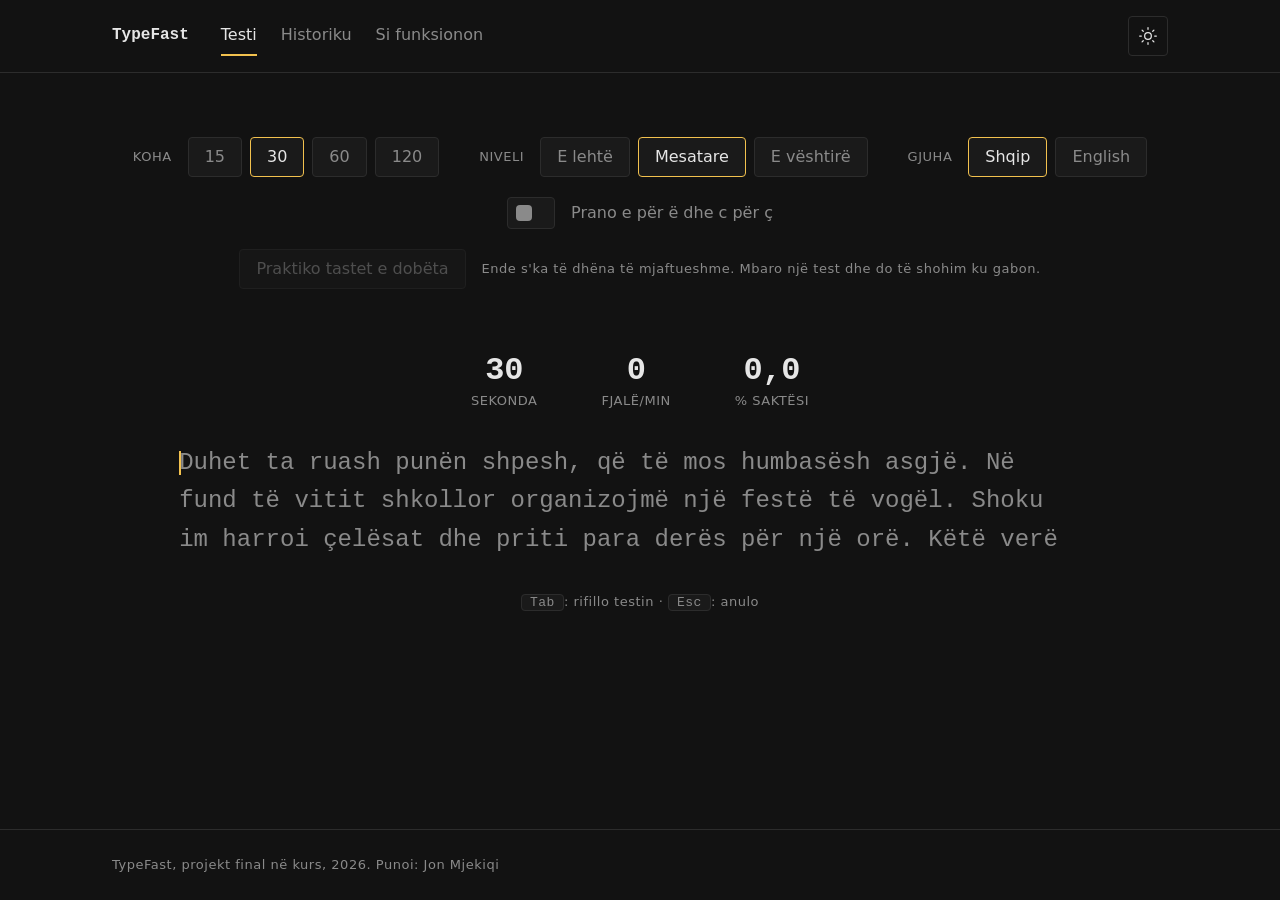
==== index.html @ 4cc5f0a5 "Add weak-key tracking and practice mode Count attempts and mistakes per key across all finished test" ====
<!DOCTYPE html>
<!--
  index.html: faqja kryesore e TypeFast.
  Këtu ndodhet testi i shpejtësisë së shkrimit dhe paneli i rezultatit.
  Kjo faqe nuk ka asnjë rresht CSS apo JavaScript brenda saj:
  stilet janë te dosja css/ dhe logjika te dosja js/.
-->
<!--
  lang="sq": i thotë shfletuesit dhe lexuesve të ekranit që faqja është në shqip
  (shqiptimi bëhet saktë dhe kontrolli i drejtshkrimit di gjuhën).
  data-theme="dark": tema e parazgjedhur. JavaScript (theme.js) e ndryshon
  në "light" nëse përdoruesi e ka zgjedhur më parë temën e çelët.
-->
<html lang="sq" data-theme="dark">
<head>
  <!-- charset="utf-8": kodimi i shkronjave, që ë dhe ç të shfaqen saktë -->
  <meta charset="utf-8">
  <!-- viewport: në telefon dhe tablet faqja përdor gjerësinë reale të ekranit, pa zvogëlim -->
  <meta name="viewport" content="width=device-width, initial-scale=1">
  <!-- Titulli që shfaqet në skedën (tab) e shfletuesit -->
  <title>TypeFast: testi i shkrimit</title>
  <!-- Përshkrim i shkurtër i faqes për motorët e kërkimit -->
  <meta name="description" content="TypeFast mat shpejtësinë dhe saktësinë e shkrimit në shqip dhe anglisht.">

  <!--
    Skedarët CSS ngarkohen në një rend të fiksuar. Rendi ka rëndësi:
    1. variables.css: vlerat (ngjyra, hapësira, shkronja) që përdorin të tjerët
    2. base.css: rregullat bazë për të gjithë faqen
    3. layout.css: koka, navigimi, kontejneri, fundi i faqes
    4. components.css: butonat, kartat, tabelat, çelësat
    5. test.css: vetëm për këtë faqe (testi dhe rezultati)
    6. animations.css: e fundit, që animacionet dhe "prefers-reduced-motion" të kenë fjalën e fundit
  -->
  <link rel="stylesheet" href="css/variables.css">
  <link rel="stylesheet" href="css/base.css">
  <link rel="stylesheet" href="css/layout.css">
  <link rel="stylesheet" href="css/components.css">
  <link rel="stylesheet" href="css/test.css">
  <link rel="stylesheet" href="css/animations.css">

  <!--
    protocol-check.js: skript i zakonshëm (jo modul). Kontrollon nëse faqja
    u hap me dyklik (file://). Në atë rast Chrome bllokon skriptet type="module",
    prandaj ky kontroll nuk mund të jetë brenda modulit: duhet një skript i thjeshtë.
    defer: skripti shkarkohet paralelisht dhe ekzekutohet pasi HTML të jetë lexuar i gjithi.
  -->
  <script src="js/protocol-check.js" defer></script>
  <!--
    type="module": skedari përdor import/export (module ES6).
    Modulet sillen si "defer" automatikisht, pra presin që HTML të lexohet.
    Ky është i vetmi skript hyrës i faqes.
  -->
  <script type="module" src="js/pages/index-page.js"></script>
</head>
<body>
  <!--
    Lidhja "kalo te përmbajtja": e padukshme derisa dikush shtyp Tab.
    Ndihmon përdoruesit e tastierës të kapërcejnë navigimin.
  -->
  <a class="skip-link" href="#main">Kalo te përmbajtja</a>

  <!-- ========== KOKA E FAQES (e njëjtë në të tri faqet) ========== -->
  <header class="site-header">
    <!-- Mbështjellës që e mban kokën brenda gjerësisë maksimale dhe në qendër -->
    <div class="site-header__inner">
      <!-- Emri i faqes si tekst i thjeshtë (pa logo). Klikimi të çon te testi. -->
      <a class="wordmark" href="index.html">TypeFast</a>

      <!-- Navigimi kryesor. aria-label i jep emër këtij navigimi për lexuesit e ekranit. -->
      <nav class="site-nav" aria-label="Navigimi kryesor">
        <!-- Lista e lidhjeve: lexuesi i ekranit njofton "listë me 3 elemente" -->
        <ul class="site-nav__list">
          <!-- aria-current="page": tregon që kjo është faqja ku ndodhemi tani; CSS e nënvizon me ngjyrën e theksit -->
          <li><a class="site-nav__link" href="index.html" aria-current="page">Testi</a></li>
          <!-- Lidhja për te historiku -->
          <li><a class="site-nav__link" href="historiku.html">Historiku</a></li>
          <!-- Lidhja për te faqja shpjeguese -->
          <li><a class="site-nav__link" href="rreth.html">Si funksionon</a></li>
        </ul>
      </nav>

      <!--
        Butoni i temës. type="button": nuk dërgon asnjë formular.
        aria-label: butoni ka vetëm ikonë, prandaj emrin e lexon lexuesi i ekranit nga ky atribut.
        JavaScript e ndryshon tekstin e aria-label sipas temës aktuale.
      -->
      <button class="icon-button theme-toggle" id="theme-toggle" type="button" aria-label="Kalo në temën e çelët">
        <!--
          Ikona e diellit (shfaqet në temën e errët: "kalo te drita").
          aria-hidden="true": ikona është zbukurim, lexuesi i ekranit e kapërcen.
          focusable="false": në disa shfletues të vjetër SVG merr fokus pa arsye; kjo e ndalon.
          stroke="currentColor": vija e ikonës merr ngjyrën e tekstit të butonit.
        -->
        <svg class="theme-toggle__icon theme-toggle__icon--sun" viewBox="0 0 24 24" width="20" height="20" fill="none" stroke="currentColor" stroke-width="1.5" stroke-linecap="round" aria-hidden="true" focusable="false">
          <!-- Rrethi në mes të diellit -->
          <circle cx="12" cy="12" r="4"></circle>
          <!-- Tetë rrezet e diellit -->
          <path d="M12 2v2M12 20v2M2 12h2M20 12h2M4.9 4.9l1.4 1.4M17.7 17.7l1.4 1.4M4.9 19.1l1.4-1.4M17.7 6.3l1.4-1.4"></path>
        </svg>
        <!-- Ikona e hënës (shfaqet në temën e çelët: "kalo te errësira") -->
        <svg class="theme-toggle__icon theme-toggle__icon--moon" viewBox="0 0 24 24" width="20" height="20" fill="none" stroke="currentColor" stroke-width="1.5" stroke-linecap="round" stroke-linejoin="round" aria-hidden="true" focusable="false">
          <!-- Forma e gjysmëhënës -->
          <path d="M20 14.5A8 8 0 0 1 9.5 4a8 8 0 1 0 10.5 10.5z"></path>
        </svg>
      </button>
    </div>
  </header>

  <!--
    Paralajmërimi për file://. hidden: fshehur si parazgjedhje.
    protocol-check.js e shfaq vetëm kur faqja hapet me dyklik nga dosja.
    role="alert": lexuesi i ekranit e lexon menjëherë kur shfaqet.
  -->
  <div class="file-warning" id="file-warning" role="alert" hidden>
    <!-- Titulli i paralajmërimit -->
    <h2 class="file-warning__title">Kjo faqe duhet hapur me Live Server</h2>
    <!-- Shpjegimi pse nuk punon -->
    <p>Faqja u hap direkt nga dosja (adresa fillon me file://). Në këtë mënyrë shfletuesi bllokon modulet JavaScript dhe leximin e tekstit të testit, prandaj TypeFast nuk mund të punojë.</p>
    <!-- Hapat për ta zgjidhur, në rend -->
    <ol class="file-warning__steps">
      <li>Hap dosjen e projektit në VS Code.</li>
      <li>Instalo shtesën "Live Server" (nga Ritwick Dey), nëse nuk e ke.</li>
      <li>Kliko me të djathtën mbi index.html dhe zgjidh "Open with Live Server".</li>
      <li>Faqja hapet te http://127.0.0.1:5500 dhe gjithçka punon.</li>
    </ol>
  </div>

  <!--
    Përmbajtja kryesore e faqes. id="main": objektivi i lidhjes "Kalo te përmbajtja".
    tabindex="-1": lejon që fokusi të vendoset këtu nga lidhja, pa e futur në radhën e Tab.
  -->
  <main class="page page--test" id="main" tabindex="-1">
    <!--
      Çdo faqe ka një h1. Këtu e fshehim vizualisht (class="visually-hidden")
      që testi të mbetet i pastër, por lexuesit e ekranit e lexojnë.
    -->
    <h1 class="visually-hidden">Testi i shpejtësisë dhe saktësisë së shkrimit</h1>

    <!-- ========== SHIRITI I CILËSIMEVE ========== -->
    <!-- aria-label: emri i këtij seksioni për lexuesit e ekranit -->
    <section class="settings" id="settings" aria-label="Cilësimet e testit">

      <!--
        Grupi "Koha". role="group" + aria-labelledby: lexuesi i ekranit
        thotë "Koha, grup" dhe pastaj butonat brenda tij.
      -->
      <div class="settings__group" role="group" aria-labelledby="label-duration">
        <!-- Etiketa e grupit; id-ja lidhet me aria-labelledby më lart -->
        <span class="settings__label" id="label-duration">Koha</span>
        <!-- Rreshti me zgjedhjet (chips) -->
        <div class="chip-row">
          <!--
            Çdo zgjedhje është një buton.
            data-setting: cilin cilësim ndryshon (duration = kohëzgjatja).
            data-value: vlera që merr cilësimi kur klikohet.
            aria-pressed: "true" për zgjedhjen aktive, "false" për të tjerat; JavaScript e përditëson.
            Teksti "sekonda" është i fshehur vizualisht, por lexohet nga lexuesi i ekranit.
          -->
          <button class="chip" type="button" data-setting="duration" data-value="15" aria-pressed="false">15<span class="visually-hidden"> sekonda</span></button>
          <button class="chip" type="button" data-setting="duration" data-value="30" aria-pressed="true">30<span class="visually-hidden"> sekonda</span></button>
          <button class="chip" type="button" data-setting="duration" data-value="60" aria-pressed="false">60<span class="visually-hidden"> sekonda</span></button>
          <button class="chip" type="button" data-setting="duration" data-value="120" aria-pressed="false">120<span class="visually-hidden"> sekonda</span></button>
        </div>
      </div>

      <!-- Grupi "Niveli": sa i vështirë është teksti -->
      <div class="settings__group" role="group" aria-labelledby="label-level">
        <!-- Etiketa e grupit -->
        <span class="settings__label" id="label-level">Niveli</span>
        <!-- Zgjedhjet e nivelit; data-value përputhet me çelësat te data/texts.json -->
        <div class="chip-row">
          <button class="chip" type="button" data-setting="level" data-value="easy" aria-pressed="false">E lehtë</button>
          <button class="chip" type="button" data-setting="level" data-value="medium" aria-pressed="true">Mesatare</button>
          <button class="chip" type="button" data-setting="level" data-value="hard" aria-pressed="false">E vështirë</button>
        </div>
      </div>

      <!-- Grupi "Gjuha": gjuha e tekstit të testit -->
      <div class="settings__group" role="group" aria-labelledby="label-lang">
        <!-- Etiketa e grupit -->
        <span class="settings__label" id="label-lang">Gjuha</span>
        <!-- Zgjedhjet e gjuhës; "sq" dhe "en" janë kodet e gjuhëve -->
        <div class="chip-row">
          <button class="chip" type="button" data-setting="lang" data-value="sq" aria-pressed="true">Shqip</button>
          <!-- lang="en": lexuesi i ekranit e shqipton fjalën "English" në anglisht -->
          <button class="chip" type="button" data-setting="lang" data-value="en" aria-pressed="false" lang="en">English</button>
        </div>
      </div>

      <!-- Grupi i çelësit për shkronjat ë dhe ç -->
      <div class="settings__group settings__group--switch">
        <!--
          role="switch": ky buton sillet si çelës ndezur/fikur.
          aria-checked: "false" = i fikur (kontroll i rreptë), "true" = i ndezur (pranon e për ë).
          data-setting="lenient": emri i cilësimit që ndryshon.
        -->
        <button class="switch" id="lenient-toggle" type="button" role="switch" aria-checked="false" data-setting="lenient">
          <!-- Vizatimi i çelësit; aria-hidden sepse kuptimi jepet nga aria-checked -->
          <span class="switch__track" aria-hidden="true">
            <!-- Rrethi (këtu katror me qoshe të buta) që lëviz majtas/djathtas -->
            <span class="switch__thumb"></span>
          </span>
          <!-- Teksti i dukshëm i çelësit, që shërben edhe si emër i butonit -->
          <span class="switch__label">Prano e për ë dhe c për ç</span>
        </button>
      </div>

      <!--
        Grupi i praktikës së tasteve të dobëta. Butoni nis (ose ndal) një test ku teksti
        ndërtohet nga tastet ku gabon më shumë, të numëruara në të gjitha testet.
      -->
      <div class="settings__group settings__group--practice">
        <!--
          class="chip": i njëjti stil si zgjedhjet e tjera, sepse edhe ky është një "modalitet" që zgjidhet.
          aria-pressed: "true" kur praktika është aktive (korniza merr ngjyrën e theksit).
          aria-describedby: lexuesi i ekranit lexon edhe shënimin poshtë butonit (cilat taste, ose pse është i çaktivizuar).
          disabled: i çaktivizuar si parazgjedhje; JavaScript e aktivizon kur ka të dhëna të mjaftueshme.
        -->
        <button class="chip" id="practice-toggle" type="button" aria-pressed="false" aria-describedby="practice-hint" disabled>Praktiko tastet e dobëta</button>
        <!-- Shënimi: tastet më të dobëta reale, ose shpjegimi pse butoni s'punon ende -->
        <p class="settings__hint" id="practice-hint">Ende s'ka të dhëna të mjaftueshme. Mbaro një test dhe do të shohim ku gabon.</p>
      </div>
    </section>

    <!-- ========== ZONA E TESTIT ========== -->
    <!-- aria-label: emri i zonës për lexuesit e ekranit -->
    <section class="test-area" id="test-area" aria-label="Testi">

      <!--
        Shiriti i praktikës: shfaqet vetëm kur praktika është aktive (hidden si parazgjedhje).
        Tregon cilat taste po praktikohen dhe si kthehesh te testi normal.
      -->
      <div class="practice-banner" id="practice-banner" hidden>
        <!-- Rreshti me tastet; JavaScript vendos një <kbd> për çdo tast te span-i -->
        <p class="practice-banner__title">Praktikë për tastet: <span class="practice-banner__keys" id="practice-keys"></span></p>
        <!-- Shpjegimi i shkurtër -->
        <p class="practice-banner__text">Teksti ndërtohet nga fjalët ku këto taste dalin më shumë. Niveli nuk përdoret. Për t'u kthyer, kliko sërish "Praktiko tastet e dobëta" ose zgjidh një nivel.</p>
      </div>

      <!--
        Statistikat e drejtpërdrejta. NUK kanë aria-live, sepse ndryshojnë
        10 herë në sekondë dhe lexuesi i ekranit do të fliste pa ndalim.
      -->
      <div class="live-stats">
        <!-- Koha e mbetur -->
        <div class="stat">
          <!-- Numri; JavaScript e përditëson. Para nisjes tregon kohën e plotë. -->
          <span class="stat__value" id="stat-time">30</span>
          <!-- Etiketa poshtë numrit -->
          <span class="stat__label">sekonda</span>
        </div>
        <!-- Shpejtësia e drejtpërdrejtë -->
        <div class="stat">
          <!-- WPM (fjalë në minutë); 0 gjatë sekondës së parë -->
          <span class="stat__value" id="stat-wpm">0</span>
          <!-- Etiketa -->
          <span class="stat__label">fjalë/min</span>
        </div>
        <!-- Saktësia e drejtpërdrejtë -->
        <div class="stat">
          <!-- Përqindja e saktësisë -->
          <span class="stat__value" id="stat-accuracy">0</span>
          <!-- Etiketa -->
          <span class="stat__label">% saktësi</span>
        </div>
      </div>

      <!--
        Kutia e tekstit. Klikimi këtu vendos fokusin te fusha e fshehur e shkrimit.
        Brenda saj është teksti, kursori, fusha e fshehur dhe mesazhi i fokusit.
      -->
      <div class="text-box" id="text-box">
        <!--
          "Shiriti" që mban fjalët dhe kursorin. Kur kursori arrin rreshtin e 3-të,
          ky shirit ngjitet lart me një rresht (translateY), që rreshti aktual të jetë në mes.
        -->
        <div class="text-track" id="text-track">
          <!-- Këtu JavaScript vendos <span class="word"> dhe <span class="char"> për çdo shkronjë -->
          <div class="text-words" id="text-words"></div>
          <!-- Kursori; aria-hidden sepse është vetëm vizual -->
          <span class="caret caret--idle" id="caret" aria-hidden="true"></span>
        </div>

        <!--
          Fusha e fshehur ku shkruan përdoruesi. Është e padukshme (opacity 0),
          por mbulon gjithë kutinë, që prekja në tablet të hapë tastierën në ekran.
          autocomplete="off": shfletuesi nuk sugjeron fjalë të shkruara më parë.
          autocorrect="off": Safari nuk i korrigjon fjalët automatikisht.
          autocapitalize="off": tastiera e tabletit nuk e bën shkronjën e parë të madhe.
          spellcheck="false": pa vija të kuqe drejtshkrimi dhe pa korrigjim.
          aria-label: emri i fushës për lexuesit e ekranit.
          aria-describedby: lexon edhe udhëzimin e shkurtër poshtë kutisë.
          rows="1": fusha ka vetëm një rresht; madhësia reale vendoset nga CSS.
        -->
        <textarea class="typing-input" id="typing-input" rows="1" autocomplete="off" autocorrect="off" autocapitalize="off" spellcheck="false" aria-label="Shkruaj tekstin e testit këtu" aria-describedby="test-hint"></textarea>

        <!--
          Mesazhi që del kur fusha humbet fokusin. aria-hidden="true" sepse
          lexuesi i ekranit e kupton fokusin vetë; ky mesazh është për syrin.
        -->
        <p class="focus-overlay" id="focus-overlay" aria-hidden="true">Kliko këtu ose shtyp çfarëdo tasti për të vazhduar</p>

        <!--
          Mesazhi i ngarkimit ose i gabimit (p.sh. kur data/texts.json nuk lexohet).
          role="status": lexuesi i ekranit e njofton me qetësi kur ndryshon.
        -->
        <p class="text-box__status" id="text-status" role="status" hidden></p>
      </div>

      <!-- Udhëzimi i shkurtër. Pika e mesme (&middot;) ndan dy shkurtoret. -->
      <p class="hint" id="test-hint"><kbd>Tab</kbd>: rifillo testin &middot; <kbd>Esc</kbd>: anulo</p>
    </section>

    <!--
      ========== PANELI I REZULTATIT ==========
      hidden: i fshehur derisa të mbarojë testi. Kur shfaqet, zë vendin e zonës së testit.
      aria-labelledby: emri i seksionit merret nga titulli i tij.
    -->
    <section class="results" id="results" aria-labelledby="results-title" hidden>
      <!-- Koka e panelit: titulli dhe njoftimi i rekordit -->
      <div class="results__header">
        <!-- tabindex="-1": lejon që JavaScript ta fokusojë titullin pa e futur në radhën e Tab -->
        <h2 class="results__title" id="results-title" tabindex="-1">Rezultati yt</h2>
        <!-- Njoftimi i rekordit: shfaqet vetëm nëse ky test theu rekordin për këtë kombinim -->
        <p class="record-notice" id="record-notice" hidden>Rekord i ri personal</p>
      </div>

      <!-- Kombinimi i testit (gjuha, niveli, koha), që të dihet me çfarë krahasohet -->
      <p class="results__meta" id="results-meta"></p>

      <!-- Kartat e mëdha me numrat. dl = listë përkufizimesh: dt është etiketa, dd është vlera -->
      <dl class="results__grid">
        <!-- Karta 1: shpejtësia -->
        <div class="result-card">
          <dt class="result-card__label">WPM</dt>
          <dd class="result-card__value" id="result-wpm">0</dd>
        </div>
        <!-- Karta 2: saktësia në përqindje -->
        <div class="result-card">
          <dt class="result-card__label">Saktësia</dt>
          <dd class="result-card__value" id="result-accuracy">0</dd>
        </div>
        <!-- Karta 3: numri i shtypjeve të gabuara -->
        <div class="result-card">
          <dt class="result-card__label">Gabime</dt>
          <dd class="result-card__value" id="result-errors">0</dd>
        </div>
        <!-- Karta 4: shkronja të sakta nga totali i shtypjeve -->
        <div class="result-card">
          <dt class="result-card__label">Karaktere të sakta / totale</dt>
          <!-- --compact: ky tekst është më i gjatë, prandaj përdor madhësinë e titullit -->
          <dd class="result-card__value result-card__value--compact" id="result-chars">0 / 0</dd>
        </div>
      </dl>

      <!-- Lista e 5 shkronjave ku u gabua më shumë -->
      <div class="missed">
        <!-- Titulli i listës -->
        <h3 class="missed__title">Karakteret ku gabove më shumë</h3>
        <!--
          ol = listë e renditur: e para është shkronja me më shumë gabime.
          role="list": Safari e humb kuptimin "listë" kur CSS heq numrat (list-style: none); ky atribut e rikthen.
        -->
        <ol class="missed__list" id="missed-list" role="list"></ol>
        <!-- Mesazhi kur nuk ka asnjë gabim -->
        <p class="missed__empty" id="missed-empty" hidden>Nuk pate asnjë gabim në këtë test.</p>
      </div>

      <!-- Paralajmërim i ndershëm nëse rezultati nuk u ruajt (p.sh. localStorage i bllokuar) -->
      <p class="results__note" id="save-note" hidden>Rezultati nuk u ruajt, sepse shfletuesi nuk lejon ruajtjen e të dhënave në këtë faqe.</p>

      <!-- Butonat e veprimit pas testit -->
      <div class="results__actions">
        <!-- Nis një test të ri me tekst të ri -->
        <button class="button button--primary" id="retry-button" type="button">Provo përsëri</button>
        <!-- Nis praktikën e tasteve të dobëta; hidden derisa të ketë të dhëna të mjaftueshme -->
        <button class="button" id="results-practice" type="button" hidden>Praktiko tastet e dobëta</button>
        <!-- Lidhje drejt historikut, me pamje butoni -->
        <a class="button" href="historiku.html">Shiko historikun</a>
      </div>
    </section>

    <!--
      Njoftuesi i rezultatit për lexuesit e ekranit. aria-live="polite":
      kur JavaScript vendos tekst këtu, lexuesi e lexon pasi të mbarojë atë që po thotë.
      Është jashtë panelit të fshehur, që të jetë gjithmonë "i gjallë".
    -->
    <p class="visually-hidden" id="results-announcer" aria-live="polite"></p>
  </main>

  <!-- ========== FUNDI I FAQES (i njëjtë në të tri faqet) ========== -->
  <footer class="site-footer">
    <!-- Teksti i vetëm i fundit të faqes, pa lidhje të rreme -->
    <p class="site-footer__text">TypeFast, projekt final në kurs, 2026. Punoi: Jon Mjekiqi</p>
  </footer>
</body>
</html>
---- css/variables.css ----
/*
  ==========================================================================
  variables.css
  --------------------------------------------------------------------------
  Ky skedar mban TË GJITHA vlerat e dizajnit (design tokens) të faqes:
  ngjyrat për të dyja temat, hapësirat, madhësitë e shkronjave, rrezet e
  qosheve, kohëzgjatjet e animacioneve dhe disa përmasa të faqes.
  Asnjë skedar tjetër CSS nuk shkruan ngjyra apo madhësi "me dorë":
  të gjithë i lexojnë këto vlera me var(--emri).
  Kështu, nëse duam të ndryshojmë një ngjyrë, e ndryshojmë vetëm këtu.
  ==========================================================================
*/

/*
  :root është elementi <html>. Vlerat këtu janë tema e ERRËT, sepse ajo
  është tema e parazgjedhur (default) e faqes.
*/
:root {
  /* ---------------- Ngjyrat: tema e errët ---------------- */
  --bg: #121212; /* ngjyra e sfondit të faqes, baza mbi të cilën qëndron gjithçka */
  --surface: #1A1A1A; /* sfondi i kartave dhe paneleve, pak më i çelët se faqja */
  --surface-2: #222222; /* sfondi kur kalon miun mbi diçka (hover) dhe i fushave */
  --border: #2C2C2C; /* ngjyra e vijave të holla rreth kartave, tabelave dhe butonave */
  --text: #E6E6E6; /* ngjyra kryesore e tekstit */
  --text-muted: #8A8A8A; /* teksti dytësor, etiketat dhe shkronjat ende të pashkruara */
  --correct: #6FCF97; /* ngjyrë statusi: shkronjë e shkruar saktë (vetëm për këtë punë) */
  --wrong: #EB5757; /* ngjyrë statusi: shkronjë e shkruar gabim (vetëm për këtë punë) */
  --accent: #F2C14E; /* e vetmja ngjyrë theksi: tregon "ku je / çfarë është aktive" */
  --wrong-soft: color-mix(in srgb, var(--wrong) 25%, transparent); /* e kuqja e zbehur, për sfondin e një hapësire të gabuar */
  --backdrop: rgba(0, 0, 0, 0.6); /* errësimi pas dritares së konfirmimit (dialog) */
  --on-text: var(--bg); /* ngjyra e tekstit mbi një sfond me ngjyrën --text (butoni kryesor) */
  color-scheme: dark; /* i thotë shfletuesit që kontrollet e tij (scrollbar, select) të jenë të errëta */

  /* ---------------- Shkronjat (familjet) ---------------- */
  --font-ui: system-ui, -apple-system, "Segoe UI", Roboto, sans-serif; /* shkronjat e sistemit për ndërfaqen, punojnë pa internet */
  --font-mono: ui-monospace, "Cascadia Mono", Consolas, "Courier New", monospace; /* shkronja me gjerësi të njëjtë për tekstin e testit dhe numrat */

  /* ---------------- Madhësitë e shkronjave: vetëm 5 ---------------- */
  /* Rregulli: shkronjat e mëdha kanë rreshta të ngjeshur, të voglat kanë rreshta më të lirshëm. */
  --fs-display: 64px; /* numrat e mëdhenj të rezultatit */
  --lh-display: 1.0; /* lartësia e rreshtit për numrat e mëdhenj: e ngjeshur */
  --ls-display: -0.02em; /* shkronjat e mëdha afrohen pak me njëra-tjetrën */

  --fs-title: 32px; /* titujt e faqeve dhe të seksioneve */
  --lh-title: 1.15; /* rresht pak i ngjeshur për titujt */
  --ls-title: -0.01em; /* titujt afrohen shumë pak */

  --fs-test: 24px; /* teksti që shkruan përdoruesi në test */
  --lh-test: 1.6; /* rresht i lirshëm që shkronjat të mos ngjiten vertikalisht */

  --fs-body: 16px; /* teksti normal dhe butonat */
  --lh-body: 1.6; /* rresht i lirshëm për lexim të rehatshëm */

  --fs-small: 13px; /* etiketat, shënimet, kokat e tabelave (me shkronja të mëdha) */
  --lh-small: 1.7; /* teksti i vogël ka nevojë për më shumë ajër mes rreshtave */
  --ls-small: 0.04em; /* shkronjat e vogla largohen pak që të lexohen më lehtë */

  /* ---------------- Trashësia e shkronjave ---------------- */
  --fw-normal: 400; /* trashësia normale */
  --fw-medium: 500; /* pak më e trashë, për etiketat aktive */
  --fw-bold: 600; /* e trashë, për titujt dhe numrat */

  /* ---------------- Hapësirat: vetëm shumëfisha të 8px ---------------- */
  --space-1: 8px; /* hapësira më e vogël */
  --space-2: 16px; /* 2 x 8 */
  --space-3: 24px; /* 3 x 8 */
  --space-4: 32px; /* 4 x 8 */
  --space-5: 40px; /* 5 x 8, edhe lartësia minimale e butonave */
  --space-6: 48px; /* 6 x 8 */
  --space-8: 64px; /* 8 x 8 */
  --space-12: 96px; /* 12 x 8, hapësira më e madhe, mes seksioneve të mëdha */

  /* ---------------- Qoshet (border-radius) ---------------- */
  --radius-sm: 4px; /* butonat, fushat dhe zgjedhjet (chips) */
  --radius-md: 8px; /* kartat, maksimumi i lejuar */

  /* ---------------- Vijat ---------------- */
  --border-width: 1px; /* trashësia e çdo vije kufitare */
  --caret-width: 2px; /* gjerësia e kursorit të testit */
  --focus-width: 2px; /* trashësia e vijës së fokusit (kur lëviz me tastierë) */

  /* ---------------- Kohëzgjatjet e lëvizjeve ---------------- */
  --duration-caret: 80ms; /* sa shpejt rrëshqet kursori te shkronja tjetër */
  --duration-fast: 150ms; /* ndryshimet e vogla: hover, ngjyra, lëvizja e rreshtave */
  --duration-base: 240ms; /* shfaqja e panelit të rezultatit */
  --duration-reveal: 480ms; /* shfaqja e seksioneve kur futen në ekran */
  --duration-stagger: 60ms; /* vonesa mes kartave të rezultatit, njëra pas tjetrës */
  --duration-blink: 1000ms; /* një cikël i plotë i pulsimit të kursorit */
  --easing: cubic-bezier(0.2, 0, 0, 1); /* kurba e lëvizjes: nis shpejt dhe ndalon butë */

  /* ---------------- Përmasa të faqes ---------------- */
  --container-max: 1120px; /* gjerësia maksimale e përmbajtjes (140 x 8) */
  --text-max: 64ch; /* gjerësia maksimale e kutisë së tekstit: rreth 64 shkronja */
  --prose-max: 72ch; /* gjerësia maksimale e paragrafëve të gjatë, që të lexohen lehtë */
  --chart-height: 320px; /* lartësia e grafikut (40 x 8) */
  --dialog-max: 480px; /* gjerësia maksimale e dritares së konfirmimit (60 x 8) */
  --blur-amount: 4px; /* sa turbullohet teksti kur testi humbet fokusin */
  --reveal-shift: var(--space-2); /* sa lart lëviz një seksion kur shfaqet (16px) */
  --test-lines: 3; /* sa rreshta teksti shfaqen njëherësh në test */

  /* ---------------- Shtresat (z-index) ---------------- */
  --z-base: 1; /* shtresa normale mbi sfond */
  --z-overlay: 2; /* mesazhi "Kliko këtu..." mbi tekst */
  --z-input: 3; /* fusha e fshehur e shkrimit, sipër gjithçkaje në kuti */
}

/*
  Tema e ÇELËT. Aktivizohet kur <html> ka data-theme="light".
  Ndryshojmë vetëm ngjyrat; hapësirat dhe shkronjat mbeten të njëjta.
*/
:root[data-theme="light"] {
  --bg: #F5F5F2; /* sfondi i faqes: e bardhë e ngrohtë */
  --surface: #FFFFFF; /* kartat dhe panelet: e bardhë e pastër */
  --surface-2: #ECECE8; /* hover dhe fushat */
  --border: #DADAD5; /* vijat e holla */
  --text: #1A1A1A; /* teksti kryesor */
  --text-muted: #6B6B6B; /* teksti dytësor dhe shkronjat e pashkruara */
  --correct: #237A4B; /* e gjelbër më e errët se #2E8B57, që të arrijë kontrastin WCAG AA (4.86:1) */
  --wrong: #C0392B; /* e kuqe e errët për gabimet */
  --accent: #A67A0A; /* pak më e errët se #B7860B, që vija e fokusit të arrijë 3:1 mbi sfond */
  --backdrop: rgba(0, 0, 0, 0.4); /* errësim më i lehtë në temën e çelët */
  color-scheme: light; /* kontrollet e shfletuesit bëhen të çelëta */
}

/*
  Media query: kur ekrani është 768px ose më i ngushtë (tableta në këmbë).
  Të njëjtat 5 tokena marrin vlera më të vogla, kështu që nuk shtojmë
  madhësi të reja. Shënim: var() nuk lejohet brenda vetë media query,
  prandaj 768px shkruhet këtu me dorë.
*/
@media (max-width: 768px) {
  /* Elementi <html>: vetëm tre tokena marrin vlerë të re në ekrane të ngushta */
  :root {
    --fs-display: 48px; /* numrat e rezultatit zvogëlohen */
    --fs-title: 24px; /* titujt zvogëlohen */
    --fs-test: 20px; /* teksti i testit zvogëlohet që të nxërë më shumë fjalë në rresht */
  }
}
---- css/base.css ----
/*
  ==========================================================================
  base.css
  --------------------------------------------------------------------------
  Rregullat bazë për të gjithë faqen: pastrimi i stileve të shfletuesit
  (reset), trupi i faqes, shkronjat, lidhjet dhe stili i fokusit.
  Këtu nuk ka asnjë komponent specifik, vetëm themelet.
  ==========================================================================
*/

/*
  Çdo element dhe pseudo-elementet e tij (::before, ::after).
  box-sizing: border-box do të thotë që padding dhe border llogariten
  BRENDA gjerësisë, kështu që një kuti 100px mbetet 100px.
*/
*,
*::before,
*::after {
  box-sizing: border-box; /* gjerësia përfshin padding dhe border */
}

/*
  Elementet që shfletuesi i jep hapësira vetë (margin).
  I fshijmë, që hapësirat t'i vendosim vetë me tokenat --space-*.
*/
body,
h1,
h2,
h3,
p,
ol,
ul,
dl,
dd,
figure {
  margin: 0; /* heq hapësirat e jashtme të parazgjedhura */
}

/*
  Atributi hidden. E detyrojmë të fshehë gjithmonë, edhe nëse një klasë
  tjetër i jep elementit display: flex ose grid.
*/
[hidden] {
  display: none !important; /* !important: hidden fiton mbi çdo rregull tjetër display */
}

/* Elementi <html>: rregullat që trashëgohen nga e gjithë faqja */
html {
  -webkit-text-size-adjust: 100%; /* Safari në iPad nuk i zmadhon shkronjat vetë kur kthehet ekrani */
  text-size-adjust: 100%; /* e njëjta gjë për shfletuesit e tjerë */
}

/* Trupi i faqes: sfondi, ngjyra e tekstit dhe shkronja bazë */
body {
  min-height: 100vh; /* trupi zë të paktën gjithë lartësinë e ekranit */
  display: flex; /* vendos kokën, përmbajtjen dhe fundin njëri pas tjetrit */
  flex-direction: column; /* në kolonë, nga lart poshtë */
  background-color: var(--bg); /* sfondi i faqes sipas temës */
  color: var(--text); /* ngjyra e tekstit sipas temës */
  font-family: var(--font-ui); /* shkronjat e sistemit për ndërfaqen */
  font-size: var(--fs-body); /* madhësia normale e tekstit */
  line-height: var(--lh-body); /* lartësia e rreshtit për lexim të rehatshëm */
  font-weight: var(--fw-normal); /* trashësia normale */
  -webkit-font-smoothing: antialiased; /* shkronja më të lëmuara në macOS */
  transition: background-color var(--duration-fast) var(--easing), color var(--duration-fast) var(--easing); /* ndërrimi i temës bëhet butë */
}

/* Titulli kryesor i faqes */
h1 {
  font-size: var(--fs-title); /* madhësia e titujve */
  line-height: var(--lh-title); /* rresht i ngjeshur për titull */
  letter-spacing: var(--ls-title); /* shkronjat afrohen pak */
  font-weight: var(--fw-bold); /* titull i trashë */
}

/* Titujt e seksioneve */
h2 {
  font-size: var(--fs-title); /* e njëjta madhësi si h1, vetëm 5 madhësi lejohen */
  line-height: var(--lh-title); /* rresht i ngjeshur */
  letter-spacing: var(--ls-title); /* shkronjat afrohen pak */
  font-weight: var(--fw-bold); /* i trashë */
}

/* Nëntitujt: madhësia e tekstit normal, por të trashë */
h3 {
  font-size: var(--fs-body); /* madhësia normale */
  line-height: var(--lh-body); /* rresht normal */
  font-weight: var(--fw-bold); /* i trashë që të dallohet si titull */
}

/* Listat: heqim hapësirën e majtë të parazgjedhur, e vendosim vetë */
ol,
ul {
  padding-left: var(--space-3); /* hapësirë në të majtë për numrat ose pikat */
}

/* Lidhjet e zakonshme brenda tekstit */
a {
  color: var(--text); /* lidhja ka ngjyrën e tekstit, jo blu */
  text-decoration: underline; /* nënvizimi tregon që është lidhje */
  text-decoration-thickness: var(--border-width); /* vijë e hollë nënvizimi */
  text-underline-offset: 0.2em; /* nënvizimi pak më poshtë shkronjave */
}

/* Lidhja kur kalon miun mbi të */
a:hover {
  color: var(--text-muted); /* zbehet pak për të treguar që reagon */
}

/*
  Fokusi me tastierë (:focus-visible shfaqet vetëm kur lëviz me Tab,
  jo kur klikon me miun). Përdor ngjyrën e theksit, siç kërkon dizajni.
*/
:focus-visible {
  outline: var(--focus-width) solid var(--accent); /* vijë 2px me ngjyrën e theksit */
  outline-offset: var(--focus-width); /* vija qëndron 2px larg elementit */
}

/* Kur fokusi vjen nga miu, nuk tregojmë vijë (vetëm për tastierë) */
:focus:not(:focus-visible) {
  outline: none; /* pa vijë për klikimet me miun */
}

/* Butonat, fushat dhe listat zgjedhëse marrin shkronjat e faqes, jo ato të sistemit */
button,
input,
select,
textarea {
  font: inherit; /* trashëgon familjen, madhësinë dhe lartësinë e rreshtit */
  color: inherit; /* trashëgon ngjyrën e tekstit */
}

/* Tastet e tastierës në tekst, p.sh. Tab, Esc */
kbd {
  font-family: var(--font-mono); /* shkronjë me gjerësi të njëjtë, si në tastierë */
  font-size: var(--fs-small); /* pak më i vogël se teksti përreth */
  padding: 0 var(--space-1); /* hapësirë majtas dhe djathtas */
  border: var(--border-width) solid var(--border); /* kornizë e hollë si një tast */
  border-radius: var(--radius-sm); /* qoshe të lehta, 4px */
  background-color: var(--surface); /* sfond pak ndryshe nga faqja */
}

/* Kodi brenda tekstit, p.sh. formulat */
code {
  font-family: var(--font-mono); /* shkronjë me gjerësi të njëjtë */
}

/* Tekst i theksuar */
strong {
  font-weight: var(--fw-bold); /* i trashë */
}

/*
  Klasa ndihmëse: fsheh elementin nga syri, por e lë për lexuesit e ekranit.
  Përdoret p.sh. për h1 e faqes së testit dhe për njoftuesin e rezultatit.
*/
.visually-hidden {
  position: absolute; /* del nga rrjedha e faqes, nuk zë vend */
  width: 1px; /* gjerësi minimale */
  height: 1px; /* lartësi minimale */
  padding: 0; /* pa hapësirë të brendshme */
  overflow: hidden; /* çdo gjë që del jashtë fshihet */
  clip: rect(0 0 0 0); /* pret çdo pjesë të dukshme */
  white-space: nowrap; /* teksti nuk thyhet në rreshta, që lexuesi ta lexojë drejt */
  border: 0; /* pa kornizë */
}

/*
  Lidhja "Kalo te përmbajtja". E fshehur lart jashtë ekranit,
  shfaqet vetëm kur merr fokus me Tab.
*/
.skip-link {
  position: absolute; /* qëndron mbi faqen, nuk zë vend */
  top: var(--space-1); /* 8px nga lart */
  left: var(--space-1); /* 8px nga e majta */
  padding: var(--space-1) var(--space-2); /* hapësirë brenda lidhjes */
  background-color: var(--surface); /* sfond që të lexohet mbi çdo gjë */
  border: var(--border-width) solid var(--border); /* kornizë e hollë */
  border-radius: var(--radius-sm); /* qoshe 4px */
  transform: translateY(calc(-1 * var(--space-12))); /* e ngre lart jashtë ekranit */
  z-index: var(--z-input); /* mbi elementet e tjerë */
}

/* Lidhja "Kalo te përmbajtja" kur merr fokus: zbret në ekran */
.skip-link:focus {
  transform: none; /* kthehet në vendin e saj, e dukshme */
}
---- css/layout.css ----
/*
  ==========================================================================
  layout.css
  --------------------------------------------------------------------------
  Struktura e përbashkët e faqeve: koka (header), navigimi, kontejneri
  kryesor (main), fundi (footer), paralajmërimi për file:// dhe pikat
  e ndërprerjes (breakpoints) 1024px dhe 768px.
  ==========================================================================
*/

/* ---------------- KOKA E FAQES ---------------- */

/* Koka në krye të çdo faqeje */
.site-header {
  border-bottom: var(--border-width) solid var(--border); /* vijë e hollë që e ndan nga përmbajtja */
}

/* Mbështjellësi i kokës: emri, navigimi dhe butoni i temës në një rresht */
.site-header__inner {
  display: flex; /* i vendos elementet në një rresht */
  align-items: center; /* i qendërzon vertikalisht */
  gap: var(--space-4); /* 32px mes emrit, navigimit dhe butonit */
  max-width: var(--container-max); /* nuk zgjerohet më shumë se 1120px */
  margin: 0 auto; /* qendërzohet horizontalisht në faqe */
  padding: var(--space-2) var(--space-4); /* hapësirë lart/poshtë 16px, anash 32px */
}

/* Emri "TypeFast" si tekst (pa logo) */
.wordmark {
  font-family: var(--font-mono); /* shkronjë me gjerësi të njëjtë, si te testi */
  font-size: var(--fs-body); /* madhësia normale */
  font-weight: var(--fw-bold); /* i trashë që të duket si emër */
  color: var(--text); /* ngjyra e tekstit */
  text-decoration: none; /* pa nënvizim */
}

/* Emri kur kalon miun mbi të */
.wordmark:hover {
  color: var(--text); /* nuk ndryshon ngjyrë, mbetet i qëndrueshëm */
}

/* Navigimi zë hapësirën e mbetur, që butoni i temës të shkojë në fund djathtas */
.site-nav {
  flex: 1; /* zgjerohet sa të mundet */
}

/* Lista e lidhjeve të navigimit */
.site-nav__list {
  display: flex; /* lidhjet në një rresht */
  gap: var(--space-3); /* 24px mes lidhjeve */
  padding: 0; /* pa hapësirë majtas (lista nuk ka pika) */
  list-style: none; /* heq pikat e listës */
}

/* Çdo lidhje e navigimit */
.site-nav__link {
  display: inline-flex; /* lejon qendërzimin dhe lartësinë minimale */
  align-items: center; /* teksti në mes vertikalisht */
  min-height: var(--space-5); /* 40px lartësi, e lehtë për t'u prekur në tablet */
  color: var(--text-muted); /* lidhjet joaktive janë të zbehura */
  text-decoration: none; /* pa nënvizim të zakonshëm */
  border-bottom: var(--focus-width) solid transparent; /* vend për nënvizimin aktiv, i padukshëm tani */
  transition: color var(--duration-fast) var(--easing), border-color var(--duration-fast) var(--easing); /* ndryshim i butë */
}

/* Lidhja kur kalon miun mbi të */
.site-nav__link:hover {
  color: var(--text); /* bëhet e qartë */
}

/*
  Lidhja e faqes aktuale (aria-current="page").
  Nënvizimi me ngjyrën e theksit tregon "ku je".
*/
.site-nav__link[aria-current="page"] {
  color: var(--text); /* teksti i qartë */
  border-bottom-color: var(--accent); /* nënvizim me ngjyrën e theksit */
}

/* ---------------- PËRMBAJTJA KRYESORE ---------------- */

/* Kontejneri <main> i çdo faqeje */
.page {
  flex: 1; /* zë gjithë hapësirën mes kokës dhe fundit, që fundi të qëndrojë poshtë */
  width: 100%; /* gjithë gjerësinë e disponueshme */
  max-width: var(--container-max); /* por jo më shumë se 1120px */
  margin: 0 auto; /* në qendër të faqes */
  padding: var(--space-8) var(--space-4); /* 64px lart/poshtë, 32px anash */
}

/* Fokusi te <main> nga lidhja "Kalo te përmbajtja" nuk ka nevojë për vijë */
.page:focus {
  outline: none; /* main nuk është element interaktiv, vija do ngatërronte */
}

/* Faqja e testit: elementet në kolonë me hapësira të mëdha mes tyre */
.page--test {
  display: flex; /* rregullim fleksibël */
  flex-direction: column; /* cilësimet, testi dhe rezultati njëri poshtë tjetrit */
  gap: var(--space-8); /* 64px hapësirë bosh rreth testit, për fokus */
}

/* Faqja "Si funksionon": tekst i gjatë, prandaj kolona më e ngushtë */
.page--prose {
  max-width: calc(var(--prose-max) + 2 * var(--space-4)); /* gjerësia e leximit plus hapësirat anash */
}

/* ---------------- FUNDI I FAQES ---------------- */

/* Fundi i faqes */
.site-footer {
  border-top: var(--border-width) solid var(--border); /* vijë e hollë ndarëse */
}

/* Teksti i fundit të faqes */
.site-footer__text {
  max-width: var(--container-max); /* e njëjta gjerësi si përmbajtja */
  margin: 0 auto; /* në qendër */
  padding: var(--space-3) var(--space-4); /* 24px lart/poshtë, 32px anash */
  color: var(--text-muted); /* i zbehur, nuk tërheq vëmendjen */
  font-size: var(--fs-small); /* tekst i vogël */
  line-height: var(--lh-small); /* rresht i lirshëm për tekst të vogël */
  letter-spacing: var(--ls-small); /* shkronjat pak më larg */
}

/* ---------------- PARALAJMËRIMI PËR file:// ---------------- */

/* Kutia e paralajmërimit që shfaqet kur faqja hapet me dyklik */
.file-warning {
  max-width: var(--prose-max); /* gjerësi e lexueshme */
  margin: var(--space-8) auto; /* 64px lart/poshtë, në qendër */
  padding: var(--space-4); /* 32px hapësirë brenda */
  background-color: var(--surface); /* sfond karte */
  border: var(--border-width) solid var(--border); /* kornizë e hollë */
  border-radius: var(--radius-md); /* qoshe 8px si kartë */
  display: flex; /* rregullim fleksibël */
  flex-direction: column; /* titulli, teksti dhe hapat në kolonë */
  gap: var(--space-2); /* 16px mes tyre */
}

/* Titulli i paralajmërimit */
.file-warning__title {
  font-size: var(--fs-title); /* titull i madh, duhet parë menjëherë */
}

/* Hapat e numëruar për hapjen me Live Server */
.file-warning__steps {
  display: flex; /* rregullim fleksibël */
  flex-direction: column; /* hapat njëri poshtë tjetrit */
  gap: var(--space-1); /* 8px mes hapave */
}

/*
  Kur protocol-check.js gjen file://, i shton <html> klasën is-file-protocol.
  Atëherë fshehim përmbajtjen që nuk do të punonte.
*/
.is-file-protocol .page {
  display: none; /* përmbajtja fshihet, mbetet vetëm paralajmërimi */
}

/* ---------------- PIKAT E NDËRPRERJES ---------------- */

/*
  Media query 1024px: laptopë të vegjël dhe tableta të kthyer anash.
  Zvogëlojmë pak hapësirat anash.
*/
@media (max-width: 1024px) {
  /* Koka: hapësira anash më e vogël */
  .site-header__inner {
    padding: var(--space-2) var(--space-3); /* 16px lart/poshtë, 24px anash */
  }

  /* Përmbajtja: hapësira më të vogla */
  .page {
    padding: var(--space-6) var(--space-3); /* 48px lart/poshtë, 24px anash */
  }

  /* Fundi: e njëjta hapësirë anash si koka */
  .site-footer__text {
    padding: var(--space-3); /* 24px nga të gjitha anët */
  }
}

/*
  Media query 768px: tableta në këmbë.
  Koka kalon në dy rreshta: emri dhe butoni sipër, navigimi poshtë.
*/
@media (max-width: 768px) {
  /* Koka lejon kalimin në rresht të ri */
  .site-header__inner {
    flex-wrap: wrap; /* elementet kalojnë në rresht të ri kur nuk nxë */
    gap: var(--space-1) var(--space-3); /* 8px mes rreshtave, 24px mes elementeve */
    padding: var(--space-1) var(--space-2); /* 8px lart/poshtë, 16px anash */
  }

  /* Navigimi zë gjithë rreshtin e dytë */
  .site-nav {
    order: 3; /* shkon i fundit, pas butonit të temës */
    flex-basis: 100%; /* gjerësia e plotë, pra rresht i ri */
  }

  /* Butoni i temës shtyhet djathtas në rreshtin e parë */
  .theme-toggle {
    margin-left: auto; /* hapësira automatike majtas e shtyn djathtas */
  }

  /* Përmbajtja: hapësira më të vogla */
  .page {
    padding: var(--space-4) var(--space-2); /* 32px lart/poshtë, 16px anash */
  }

  /* Faqja e testit: më pak hapësirë mes pjesëve */
  .page--test {
    gap: var(--space-5); /* 40px */
  }

  /* Fundi i faqes */
  .site-footer__text {
    padding: var(--space-2); /* 16px nga të gjitha anët */
  }

  /* Paralajmërimi: më pak hapësirë */
  .file-warning {
    margin: var(--space-4) var(--space-2); /* 32px lart/poshtë, 16px anash */
    padding: var(--space-3); /* 24px brenda */
  }
}
---- css/components.css ----
/*
  ==========================================================================
  components.css
  --------------------------------------------------------------------------
  Pjesët e ripërdorshme të ndërfaqes: butonat, butoni me ikonë,
  zgjedhjet (chips), çelësi ndezur/fikur, kartat, tabelat, fushat
  zgjedhëse, dritarja e konfirmimit dhe gjendja bosh.
  Rregull: butonat NUK përdorin ngjyrën e theksit. Theksi është vetëm
  për zgjedhjen aktive, lidhjen aktive, kursorin dhe fokusin.
  ==========================================================================
*/

/* ---------------- BUTONAT ---------------- */

/* Butoni bazë (edhe lidhjet me pamje butoni, p.sh. "Shiko historikun") */
.button {
  display: inline-flex; /* përmbajtja në rresht, lejon qendërzim */
  align-items: center; /* teksti në mes vertikalisht */
  justify-content: center; /* teksti në mes horizontalisht */
  gap: var(--space-1); /* 8px nëse butoni ka ikonë dhe tekst */
  min-height: var(--space-5); /* 40px, lartësia minimale e kërkuar */
  padding: 0 var(--space-3); /* 24px hapësirë majtas dhe djathtas */
  border: var(--border-width) solid var(--border); /* kornizë e hollë, pa hije */
  border-radius: var(--radius-sm); /* drejtkëndësh me qoshe 4px, jo formë kapsule */
  background-color: var(--surface); /* sfond karte */
  color: var(--text); /* ngjyra e tekstit */
  font-size: var(--fs-body); /* madhësia normale */
  font-weight: var(--fw-medium); /* pak më i trashë se teksti */
  text-decoration: none; /* lidhjet me pamje butoni nuk nënvizohen */
  cursor: pointer; /* dora e miut tregon që klikohet */
  transition: background-color var(--duration-fast) var(--easing), border-color var(--duration-fast) var(--easing); /* ndryshim i butë në hover */
}

/* Butoni kur kalon miun mbi të */
.button:hover {
  background-color: var(--surface-2); /* sfondi errësohet/çelet pak */
  border-color: var(--text-muted); /* korniza bëhet më e dukshme */
  color: var(--text); /* teksti mbetet i qartë (edhe për lidhjet) */
}

/* Butoni kur shtypet */
.button:active {
  transform: translateY(var(--border-width)); /* zbret 1px, si buton i vërtetë */
}

/*
  Butoni kryesor: sfond me ngjyrën e tekstit dhe tekst me ngjyrën e sfondit.
  Kontrasti më i lartë i mundshëm, pa përdorur theksin.
*/
.button--primary {
  background-color: var(--text); /* sfond i kundërt */
  border-color: var(--text); /* korniza e njëjtë me sfondin */
  color: var(--on-text); /* teksti me ngjyrën e faqes */
}

/* Butoni kryesor në hover */
.button--primary:hover {
  background-color: var(--text-muted); /* zbehet pak */
  border-color: var(--text-muted); /* korniza ndjek sfondin */
  color: var(--on-text); /* teksti mbetet i kundërt */
}

/* ---------------- BUTONI ME IKONË (tema) ---------------- */

/* Butoni katror vetëm me ikonë */
.icon-button {
  display: inline-flex; /* lejon qendërzimin e ikonës */
  align-items: center; /* ikona në mes vertikalisht */
  justify-content: center; /* ikona në mes horizontalisht */
  width: var(--space-5); /* 40px gjerësi */
  height: var(--space-5); /* 40px lartësi, katror */
  padding: 0; /* pa hapësirë shtesë */
  border: var(--border-width) solid var(--border); /* kornizë e hollë */
  border-radius: var(--radius-sm); /* qoshe 4px */
  background-color: transparent; /* pa sfond */
  color: var(--text); /* ngjyra e ikonës (stroke="currentColor") */
  cursor: pointer; /* dora e miut */
  transition: background-color var(--duration-fast) var(--easing); /* hover i butë */
}

/* Butoni me ikonë në hover */
.icon-button:hover {
  background-color: var(--surface-2); /* sfond i lehtë */
}

/*
  Ikonat e temës: në temën e errët shfaqet dielli (kalo te e çelëta),
  në temën e çelët shfaqet hëna (kalo te e errëta). Kështu ikona ndryshon
  vetëm me CSS, sipas atributit data-theme te <html>.
*/
[data-theme="dark"] .theme-toggle__icon--moon,
[data-theme="light"] .theme-toggle__icon--sun {
  display: none; /* fsheh ikonën që nuk i përket temës aktuale */
}

/* ---------------- ZGJEDHJET (CHIPS) ---------------- */

/* Një zgjedhje te shiriti i cilësimeve, p.sh. "30" ose "Shqip" */
.chip {
  display: inline-flex; /* lejon qendërzim */
  align-items: center; /* teksti në mes vertikalisht */
  min-height: var(--space-5); /* 40px, e lehtë për t'u prekur */
  padding: 0 var(--space-2); /* 16px anash */
  border: var(--border-width) solid var(--border); /* kornizë e hollë */
  border-radius: var(--radius-sm); /* qoshe 4px, jo kapsulë */
  background-color: var(--surface); /* sfond karte */
  color: var(--text-muted); /* zgjedhjet joaktive janë të zbehura */
  font-family: var(--font-ui); /* shkronjat e ndërfaqes */
  font-size: var(--fs-body); /* madhësia normale */
  font-variant-numeric: tabular-nums; /* numrat me gjerësi të njëjtë */
  cursor: pointer; /* dora e miut */
  transition: color var(--duration-fast) var(--easing), border-color var(--duration-fast) var(--easing), background-color var(--duration-fast) var(--easing); /* ndryshime të buta */
}

/* Zgjedhja në hover */
.chip:hover {
  color: var(--text); /* teksti bëhet i qartë */
  background-color: var(--surface-2); /* sfond i lehtë */
}

/*
  Zgjedhja aktive (aria-pressed="true"). Ngjyra e theksit tregon
  "kjo është aktive": korniza bëhet e verdhë. Teksti mbetet me ngjyrën
  e tekstit, që kontrasti të jetë i lartë në të dyja temat.
*/
.chip[aria-pressed="true"] {
  color: var(--text); /* tekst i qartë */
  border-color: var(--accent); /* korniza me ngjyrën e theksit */
  font-weight: var(--fw-medium); /* pak më i trashë */
}

/* Zgjedhjet e çaktivizuara gjatë testit */
.chip:disabled {
  cursor: not-allowed; /* miu tregon që nuk lejohet */
  opacity: 0.5; /* zbehen për të treguar që janë të bllokuara */
}

/* Zgjedhja e çaktivizuar në hover: nuk reagon */
.chip:disabled:hover {
  color: var(--text-muted); /* mbetet e zbehur */
  background-color: var(--surface); /* pa ndryshim sfondi */
}

/* Zgjedhja aktive edhe kur është e çaktivizuar: teksti mbetet i qartë */
.chip[aria-pressed="true"]:disabled:hover {
  color: var(--text); /* e njëjta ngjyrë si zgjedhja aktive */
}

/* ---------------- ÇELËSI NDEZUR/FIKUR (switch) ---------------- */

/* I gjithë butoni i çelësit: vizatimi dhe teksti */
.switch {
  display: inline-flex; /* vizatimi dhe teksti në një rresht */
  align-items: center; /* në mes vertikalisht */
  gap: var(--space-2); /* 16px mes vizatimit dhe tekstit */
  min-height: var(--space-5); /* 40px */
  padding: 0; /* pa hapësirë shtesë */
  border: 0; /* pa kornizë, korniza është te vizatimi */
  background-color: transparent; /* pa sfond */
  color: var(--text-muted); /* teksti i zbehur kur është i fikur */
  font-size: var(--fs-body); /* madhësia normale */
  text-align: left; /* teksti majtas nëse kalon në dy rreshta */
  cursor: pointer; /* dora e miut */
}

/* Çelësi në hover: teksti bëhet i qartë */
.switch:hover {
  color: var(--text); /* tekst i qartë */
}

/* Vizatimi i çelësit (drejtkëndëshi ku lëviz katrori) */
.switch__track {
  display: inline-flex; /* lejon qendërzimin e katrorit */
  align-items: center; /* katrori në mes vertikalisht */
  flex-shrink: 0; /* nuk ngushtohet kur teksti është i gjatë */
  width: var(--space-6); /* 48px gjerësi */
  height: var(--space-4); /* 32px lartësi */
  padding: 0 var(--space-1); /* 8px anash, që katrori të mos prekë kornizën */
  border: var(--border-width) solid var(--border); /* kornizë e hollë */
  border-radius: var(--radius-sm); /* qoshe 4px, jo formë kapsule */
  background-color: var(--surface); /* sfond karte */
  transition: border-color var(--duration-fast) var(--easing); /* ndryshim i butë i kornizës */
}

/* Katrori që lëviz brenda çelësit */
.switch__thumb {
  width: var(--space-2); /* 16px */
  height: var(--space-2); /* 16px, katror */
  border-radius: var(--radius-sm); /* qoshe 4px */
  background-color: var(--text-muted); /* gri kur është i fikur */
  transition: transform var(--duration-fast) var(--easing), background-color var(--duration-fast) var(--easing); /* lëvizje e butë */
}

/* Çelësi i ndezur (aria-checked="true"): teksti i qartë */
.switch[aria-checked="true"] {
  color: var(--text); /* tekst i qartë */
}

/* Kur çelësi është i ndezur, korniza merr theksin (opsion aktiv) */
.switch[aria-checked="true"] .switch__track {
  border-color: var(--accent); /* korniza me ngjyrën e theksit */
}

/* Katrori lëviz djathtas dhe bëhet me ngjyrën e tekstit */
.switch[aria-checked="true"] .switch__thumb {
  transform: translateX(var(--space-2)); /* 16px djathtas */
  background-color: var(--text); /* ngjyrë e qartë */
}

/* Çelësi i çaktivizuar gjatë testit */
.switch:disabled {
  cursor: not-allowed; /* nuk lejohet */
  opacity: 0.5; /* i zbehur */
}

/* ---------------- KARTAT ---------------- */

/* Kartë e përgjithshme me kornizë të hollë */
.card {
  padding: var(--space-3); /* 24px brenda */
  background-color: var(--surface); /* sfond karte */
  border: var(--border-width) solid var(--border); /* kornizë e hollë në vend të hijes */
  border-radius: var(--radius-md); /* qoshe 8px, maksimumi */
}

/* ---------------- TABELAT ---------------- */

/*
  Mbështjellësi i tabelës. Në ekrane të ngushta tabela lëviz anash
  brenda tij, pa e zgjeruar gjithë faqen.
*/
.table-wrap {
  overflow-x: auto; /* shirit lëvizës horizontal kur tabela është më e gjerë */
  border: var(--border-width) solid var(--border); /* kornizë e hollë rreth tabelës */
  border-radius: var(--radius-md); /* qoshe 8px */
  background-color: var(--surface); /* sfond karte */
}

/* Tabela vetë */
.table {
  width: 100%; /* zë gjithë gjerësinë */
  border-collapse: collapse; /* vijat e qelizave bashkohen në një vijë të vetme */
  font-size: var(--fs-body); /* madhësia normale */
}

/* Qelizat e kokës dhe të trupit */
.table th,
.table td {
  padding: var(--space-1) var(--space-2); /* 8px lart/poshtë, 16px anash */
  text-align: left; /* teksti majtas */
  border-bottom: var(--border-width) solid var(--border); /* vijë e hollë mes rreshtave */
  white-space: nowrap; /* datat dhe numrat nuk thyhen në dy rreshta */
}

/* Kokat e kolonave: të vogla, me shkronja të mëdha */
.table thead th {
  color: var(--text-muted); /* të zbehura */
  font-size: var(--fs-small); /* tekst i vogël */
  line-height: var(--lh-small); /* rresht i lirshëm */
  letter-spacing: var(--ls-small); /* shkronjat pak më larg */
  font-weight: var(--fw-medium); /* pak të trasha */
  text-transform: uppercase; /* shkronja të mëdha */
}

/* Kokat e rreshtave (p.sh. tasti te shkurtoret): jo të trasha */
.table tbody th {
  font-weight: var(--fw-normal); /* trashësi normale */
}

/* Rreshti i fundit nuk ka vijë poshtë, se korniza e mbështjellësit e mbyll */
.table tbody tr:last-child th,
.table tbody tr:last-child td {
  border-bottom: 0; /* pa vijë */
}

/* Kolonat me numra: djathtas dhe me shifra me gjerësi të njëjtë */
.table .table__num {
  text-align: right; /* numrat rreshtohen djathtas, që të krahasohen lehtë */
  font-family: var(--font-mono); /* shkronjë me gjerësi të njëjtë */
  font-variant-numeric: tabular-nums; /* shifrat nuk "kërcejnë" */
}

/* Qeliza me tekst të gjatë (p.sh. mesazh kur tabela është bosh): lejohet të kalojë në disa rreshta */
.table .table__wrap {
  white-space: normal; /* teksti thyhet në rreshta, nuk e zgjeron tabelën */
}

/* Kokat e kolonave me numra: rreshtohen djathtas, por mbeten me shkronjat e ndërfaqes */
.table thead .table__num {
  font-family: var(--font-ui); /* titulli është tekst, jo numër */
}

/* Rreshti në hover: ndihmon syrin të ndjekë rreshtin */
.table tbody tr:hover {
  background-color: var(--surface-2); /* sfond i lehtë */
}

/* ---------------- FUSHAT DHE LISTAT ZGJEDHËSE ---------------- */

/* Një fushë: etiketa sipër, kontrolli poshtë */
.field {
  display: flex; /* rregullim fleksibël */
  flex-direction: column; /* etiketa mbi listën */
  gap: var(--space-1); /* 8px mes tyre */
}

/* Etiketa e fushës */
.field__label {
  color: var(--text-muted); /* e zbehur */
  font-size: var(--fs-small); /* tekst i vogël */
  line-height: var(--lh-small); /* rresht i lirshëm */
  letter-spacing: var(--ls-small); /* shkronjat pak më larg */
  text-transform: uppercase; /* shkronja të mëdha */
}

/* Lista zgjedhëse (select) e filtrave */
.select {
  min-height: var(--space-5); /* 40px */
  padding: 0 var(--space-2); /* 16px anash */
  border: var(--border-width) solid var(--border); /* kornizë e hollë */
  border-radius: var(--radius-sm); /* qoshe 4px */
  background-color: var(--surface); /* sfond karte */
  color: var(--text); /* ngjyra e tekstit */
  font-size: var(--fs-body); /* madhësia normale */
  cursor: pointer; /* dora e miut */
}

/* Lista zgjedhëse në hover */
.select:hover {
  border-color: var(--text-muted); /* korniza më e dukshme */
}

/* ---------------- DRITARJA E KONFIRMIMIT (dialog) ---------------- */

/* Elementi <dialog> */
.dialog {
  width: calc(100% - 2 * var(--space-2)); /* gjithë gjerësia minus 16px nga çdo anë */
  max-width: var(--dialog-max); /* jo më e gjerë se 480px */
  padding: var(--space-4); /* 32px brenda */
  border: var(--border-width) solid var(--border); /* kornizë e hollë */
  border-radius: var(--radius-md); /* qoshe 8px */
  background-color: var(--surface); /* sfond karte */
  color: var(--text); /* ngjyra e tekstit (dialog nuk e trashëgon gjithmonë) */
}

/* Sfondi i errësuar pas dritares */
.dialog::backdrop {
  background-color: var(--backdrop); /* errësim gjysmë i tejdukshëm */
}

/* Formulari brenda dritares */
.dialog__form {
  display: flex; /* rregullim fleksibël */
  flex-direction: column; /* titulli, teksti, butonat në kolonë */
  gap: var(--space-3); /* 24px mes tyre */
}

/* Titulli i dritares */
.dialog__title {
  font-size: var(--fs-title); /* titull */
}

/* Teksti shpjegues i dritares */
.dialog__text {
  color: var(--text-muted); /* i zbehur */
}

/* Butonat e dritares, djathtas */
.dialog__actions {
  display: flex; /* në rresht */
  justify-content: flex-end; /* shtyhen djathtas */
  flex-wrap: wrap; /* kalojnë në rresht të ri në ekrane të ngushta */
  gap: var(--space-2); /* 16px mes butonave */
}

/* ---------------- GJENDJA BOSH ---------------- */

/* Kutia që tregon "Ende s'ke bërë asnjë test." */
.empty-state {
  display: flex; /* rregullim fleksibël */
  flex-direction: column; /* elementet në kolonë */
  align-items: flex-start; /* butoni nuk zgjerohet në gjithë gjerësinë */
  gap: var(--space-2); /* 16px mes elementeve */
  padding: var(--space-6) var(--space-4); /* 48px lart/poshtë, 32px anash */
  border: var(--border-width) dashed var(--border); /* kornizë me ndërprerje: "këtu do të ketë diçka" */
  border-radius: var(--radius-md); /* qoshe 8px */
}

/* Titulli i gjendjes bosh */
.empty-state__title {
  font-size: var(--fs-title); /* titull */
}

/* Teksti i gjendjes bosh */
.empty-state__text {
  color: var(--text-muted); /* i zbehur */
  max-width: var(--prose-max); /* gjerësi e lexueshme */
}
---- css/test.css ----
/*
  ==========================================================================
  test.css
  --------------------------------------------------------------------------
  Stilet vetëm për index.html: shiriti i cilësimeve, statistikat e
  drejtpërdrejta, kutia e tekstit me shkronjat dhe kursorin, fusha e
  fshehur e shkrimit, mesazhi i fokusit dhe paneli i rezultatit.
  ==========================================================================
*/

/* ---------------- SHIRITI I CILËSIMEVE ---------------- */

/* Gjithë shiriti: grupet në rresht, në qendër, kalojnë në rresht të ri kur s'nxënë */
.settings {
  display: flex; /* grupet në një rresht */
  flex-wrap: wrap; /* kalojnë në rresht të ri kur nuk ka vend */
  justify-content: center; /* në qendër të faqes */
  align-items: center; /* në mes vertikalisht */
  gap: var(--space-2) var(--space-5); /* 16px mes rreshtave, 40px mes grupeve */
}

/* Një grup: etiketa dhe zgjedhjet e tij */
.settings__group {
  display: flex; /* etiketa dhe zgjedhjet në rresht */
  align-items: center; /* në mes vertikalisht */
  gap: var(--space-2); /* 16px mes etiketës dhe zgjedhjeve */
}

/* Etiketa e grupit, p.sh. "KOHA" */
.settings__label {
  color: var(--text-muted); /* e zbehur, nuk tërheq vëmendjen */
  font-size: var(--fs-small); /* tekst i vogël */
  line-height: var(--lh-small); /* rresht i lirshëm */
  letter-spacing: var(--ls-small); /* shkronjat pak më larg */
  text-transform: uppercase; /* shkronja të mëdha */
}

/* Rreshti i zgjedhjeve brenda një grupi */
.chip-row {
  display: flex; /* zgjedhjet në rresht */
  flex-wrap: wrap; /* kalojnë në rresht të ri nëse s'nxënë */
  gap: var(--space-1); /* 8px mes zgjedhjeve */
}

/* Grupi i praktikës: butoni dhe shënimi kalojnë në dy rreshta nëse s'nxënë */
.settings__group--practice {
  flex-wrap: wrap; /* shënimi kalon poshtë butonit kur s'ka vend */
}

/* Shënimi poshtë butonit të praktikës (tastet më të dobëta ose pse s'punon ende) */
.settings__hint {
  max-width: var(--prose-max); /* nuk zgjatet pa fund në ekrane të gjera */
  color: var(--text-muted); /* i zbehur */
  font-size: var(--fs-small); /* tekst i vogël */
  line-height: var(--lh-small); /* rresht i lirshëm */
  letter-spacing: var(--ls-small); /* shkronjat pak më larg */
}

/* ---------------- SHIRITI I PRAKTIKËS ---------------- */

/* Kutia mbi statistikat që tregon cilat taste po praktikohen */
.practice-banner {
  display: flex; /* rregullim fleksibël */
  flex-direction: column; /* titulli mbi shpjegimin */
  align-items: center; /* në qendër */
  gap: var(--space-1); /* 8px mes tyre */
  max-width: var(--text-max); /* e njëjta gjerësi si kutia e tekstit */
  text-align: center; /* tekst në qendër */
}

/* Rreshti "Praktikë për tastet: j ë q" */
.practice-banner__title {
  display: flex; /* teksti dhe tastet në një rresht */
  flex-wrap: wrap; /* tastet kalojnë në rresht të ri nëse s'nxënë */
  justify-content: center; /* në qendër */
  align-items: center; /* në mes vertikalisht */
  gap: var(--space-1); /* 8px mes tekstit dhe tasteve */
  font-weight: var(--fw-medium); /* pak i trashë */
}

/* Mbështjellësi i tasteve: secili tast është një <kbd> */
.practice-banner__keys {
  display: inline-flex; /* tastet në rresht */
  flex-wrap: wrap; /* kalojnë në rresht të ri */
  gap: var(--space-1); /* 8px mes tasteve */
}

/* Shpjegimi i shkurtër poshtë tasteve */
.practice-banner__text {
  color: var(--text-muted); /* i zbehur */
  font-size: var(--fs-small); /* tekst i vogël */
  line-height: var(--lh-small); /* rresht i lirshëm */
  letter-spacing: var(--ls-small); /* shkronjat pak më larg */
}

/* ---------------- ZONA E TESTIT ---------------- */

/* Mbështjellësi i statistikave, kutisë dhe udhëzimit */
.test-area {
  display: flex; /* rregullim fleksibël */
  flex-direction: column; /* në kolonë */
  align-items: center; /* gjithçka në qendër horizontalisht */
  gap: var(--space-4); /* 32px mes pjesëve */
}

/* ---------------- STATISTIKAT E DREJTPËRDREJTA ---------------- */

/* Rreshti me kohën, WPM dhe saktësinë */
.live-stats {
  display: flex; /* tre statistikat në rresht */
  justify-content: center; /* në qendër */
  gap: var(--space-8); /* 64px mes tyre */
}

/* Një statistikë: numri sipër, etiketa poshtë */
.stat {
  display: flex; /* rregullim fleksibël */
  flex-direction: column; /* numri mbi etiketën */
  align-items: center; /* në qendër */
}

/* Numri i madh i statistikës */
.stat__value {
  font-family: var(--font-mono); /* shkronjë me gjerësi të njëjtë */
  font-size: var(--fs-title); /* numër i madh */
  line-height: var(--lh-title); /* rresht i ngjeshur */
  letter-spacing: var(--ls-title); /* shkronjat afrohen pak */
  font-weight: var(--fw-bold); /* i trashë */
  font-variant-numeric: tabular-nums; /* shifrat nuk lëvizin kur ndryshojnë */
}

/* Etiketa e vogël poshtë numrit */
.stat__label {
  color: var(--text-muted); /* e zbehur */
  font-size: var(--fs-small); /* tekst i vogël */
  line-height: var(--lh-small); /* rresht i lirshëm */
  letter-spacing: var(--ls-small); /* shkronjat pak më larg */
  text-transform: uppercase; /* shkronja të mëdha */
}

/* ---------------- KUTIA E TEKSTIT ---------------- */

/*
  Kutia që tregon saktësisht 3 rreshta tekst.
  Lartësia = madhësia e shkronjës x lartësia e rreshtit x 3 rreshta.
  Gjithçka që del poshtë rreshtit të 3-të fshihet (overflow: hidden).
*/
.text-box {
  position: relative; /* fusha e fshehur dhe mesazhet pozicionohen sipas saj */
  width: 100%; /* zë gjithë gjerësinë e lejuar */
  max-width: var(--text-max); /* por jo më shumë se rreth 64 shkronja */
  height: calc(var(--fs-test) * var(--lh-test) * var(--test-lines)); /* saktësisht 3 rreshta */
  overflow: hidden; /* fsheh rreshtat e tjerë */
  font-family: var(--font-mono); /* çdo shkronjë ka të njëjtën gjerësi */
  font-size: var(--fs-test); /* madhësia e tekstit të testit */
  line-height: var(--lh-test); /* lartësia e rreshtit */
  cursor: text; /* miu tregon që këtu shkruhet */
  user-select: none; /* teksti nuk zgjidhet me miun gjatë testit */
  -webkit-user-select: none; /* e njëjta për Safari */
}

/*
  Shiriti që mban fjalët dhe kursorin. JavaScript i jep vetëm numrin
  --scroll-y; CSS e përdor për ta ngjitur lart me një rresht.
*/
.text-track {
  --scroll-y: 0px; /* vlera fillestare: pa zhvendosje (JavaScript e ndryshon) */
  position: relative; /* kursori dhe offsetTop e shkronjave maten sipas këtij elementi */
  transform: translateY(var(--scroll-y)); /* ngjitja lart e rreshtave */
  transition: transform var(--duration-fast) var(--easing), filter var(--duration-fast) var(--easing); /* ngjitje dhe turbullim i butë */
}

/* Gjatë rindërtimit të tekstit ose ndryshimit të madhësisë, lëvizja bëhet menjëherë */
.text-track--instant {
  transition: none; /* pa animacion */
}

/* Mbështjellësi i fjalëve: fjalët kalojnë në rresht të ri vetëm mes fjalëve */
.text-words {
  display: flex; /* fjalët njëra pas tjetrës */
  flex-wrap: wrap; /* kur s'nxë, fjala e radhës kalon në rresht të ri */
}

/* Një fjalë: nuk thyhet kurrë në mes */
.word {
  display: flex; /* shkronjat e fjalës në një rresht */
  flex-shrink: 0; /* fjala nuk ngushtohet, pra nuk thyhet */
  white-space: nowrap; /* siguri shtesë: pa thyerje brenda fjalës */
}

/* Një shkronjë e pashkruar (gjendja bazë): gri e zbehur */
.char {
  display: inline-block; /* ka lartësi të plotë rreshti, që ta masim saktë */
  color: var(--text-muted); /* ngjyra e tekstit ende të pashkruar */
}

/* Shkronjë e shkruar saktë: e gjelbër */
.char--correct {
  color: var(--correct); /* ngjyra e statusit "saktë" */
}

/* Shkronjë e shkruar gabim: e kuqe dhe e nënvizuar (për daltonikët) */
.char--wrong {
  color: var(--wrong); /* ngjyra e statusit "gabim" */
  text-decoration: underline; /* nënvizim, që gabimi të shihet edhe pa ngjyrë */
  text-decoration-thickness: var(--focus-width); /* vijë 2px, e dukshme */
  text-underline-offset: 0.15em; /* nënvizimi pak poshtë shkronjës */
}

/*
  Hapësirë e shkruar gabim. Hapësira nuk ka shkronjë që të skuqet,
  prandaj i japim sfond të kuq të zbehur dhe një vijë të kuqe poshtë.
*/
.char--space.char--wrong {
  background-color: var(--wrong-soft); /* sfond i kuq i zbehur */
  box-shadow: inset 0 calc(-1 * var(--focus-width)) 0 var(--wrong); /* vijë e kuqe 2px në fund, brenda kutisë */
}

/*
  Kursori: një vijë vertikale 2px me ngjyrën e theksit.
  JavaScript i jep --caret-x dhe --caret-y (pozicioni i shkronjës aktuale),
  CSS e lëviz me transform që lëvizja të jetë e butë.
*/
.caret {
  --caret-x: 0px; /* pozicioni horizontal fillestar */
  --caret-y: 0px; /* pozicioni vertikal fillestar */
  position: absolute; /* qëndron mbi tekst, nuk zë vend */
  top: 0; /* nis nga qoshja lart majtas e shiritit */
  left: 0; /* nis nga qoshja lart majtas e shiritit */
  width: var(--caret-width); /* 2px gjerësi */
  height: 1em; /* sa madhësia e shkronjës */
  background-color: var(--accent); /* ngjyra e theksit: "ku je" */
  transform: translate(var(--caret-x), var(--caret-y)); /* e çon te shkronja aktuale */
  transition: transform var(--duration-caret) var(--easing), opacity var(--duration-fast) var(--easing); /* lëvizje e butë 80ms */
  pointer-events: none; /* klikimet kalojnë përmes kursorit */
  z-index: var(--z-base); /* mbi shkronjat */
}

/* Kursori pa animacion (pas rindërtimit të tekstit ose ndryshimit të madhësisë) */
.caret--instant {
  transition: none; /* kërcen menjëherë në vend */
}

/*
  Fusha e fshehur e shkrimit. Mbulon gjithë kutinë, por është e padukshme.
  Kështu prekja në tablet bie direkt mbi të dhe hap tastierën në ekran.
*/
.typing-input {
  position: absolute; /* mbi gjithë kutinë */
  inset: 0; /* shtrihet nga të katër anët deri në skaj */
  width: 100%; /* gjithë gjerësia */
  height: 100%; /* gjithë lartësia */
  margin: 0; /* pa hapësirë të jashtme */
  padding: 0; /* pa hapësirë të brendshme */
  border: 0; /* pa kornizë */
  opacity: 0; /* plotësisht e padukshme */
  resize: none; /* pa dorezën e zmadhimit */
  overflow: hidden; /* pa shirit lëvizës */
  background-color: transparent; /* pa sfond */
  color: transparent; /* teksti i saj nuk shihet */
  caret-color: transparent; /* kursori i saj nuk shihet (kemi kursorin tonë) */
  font-size: var(--fs-body); /* 16px: Safari në iPad nuk e zmadhon faqen kur fokusohet */
  cursor: text; /* miu tregon që këtu shkruhet */
  z-index: var(--z-input); /* sipër gjithçkaje në kuti, që të marrë klikimet */
}

/* Kur fusha humbet fokusin, teksti turbullohet pak */
.text-box.is-blurred .text-track {
  filter: blur(var(--blur-amount)); /* turbullim 4px */
}

/* Kur fusha humbet fokusin, kursori fshihet */
.text-box.is-blurred .caret {
  opacity: 0; /* i padukshëm */
  animation: none; /* ndalon pulsimin, përndryshe animacioni do ta ndizte sërish kursorin */
}

/*
  Mesazhi "Kliko këtu ose shtyp çfarëdo tasti për të vazhduar".
  Është gjithmonë aty, por i padukshëm derisa kutia të ketë klasën is-blurred.
  Ky ndryshim (tekst i turbullt + mesazh, ose tekst i qartë + kursor) është
  treguesi vizual i fokusit për këtë kuti.
*/
.focus-overlay {
  position: absolute; /* mbi tekstin */
  inset: 0; /* mbulon gjithë kutinë */
  display: flex; /* lejon qendërzim */
  align-items: center; /* në mes vertikalisht */
  justify-content: center; /* në mes horizontalisht */
  padding: var(--space-2); /* 16px nga skajet */
  font-family: var(--font-ui); /* shkronjat e ndërfaqes */
  font-size: var(--fs-body); /* madhësia normale */
  line-height: var(--lh-body); /* rresht normal */
  text-align: center; /* teksti në qendër */
  color: var(--text); /* tekst i qartë */
  opacity: 0; /* i padukshëm si parazgjedhje */
  visibility: hidden; /* edhe i fshehur nga lexuesit e ekranit dhe klikimet */
  pointer-events: none; /* klikimi kalon te fusha e shkrimit poshtë */
  transition: opacity var(--duration-fast) var(--easing), visibility var(--duration-fast) var(--easing); /* shfaqje e butë */
  z-index: var(--z-overlay); /* mbi tekstin, nën fushën e shkrimit */
}

/* Mesazhi shfaqet kur kutia nuk ka fokus */
.text-box.is-blurred .focus-overlay {
  opacity: 1; /* i dukshëm */
  visibility: visible; /* i dukshëm */
}

/* Mesazhi i ngarkimit ose i gabimit, mbi gjithë kutinë */
.text-box__status {
  position: absolute; /* mbi tekstin */
  inset: 0; /* mbulon gjithë kutinë */
  display: flex; /* lejon qendërzim */
  align-items: center; /* në mes vertikalisht */
  justify-content: center; /* në mes horizontalisht */
  padding: var(--space-2); /* 16px nga skajet */
  background-color: var(--bg); /* mbulon tekstin poshtë */
  color: var(--text-muted); /* i zbehur gjatë ngarkimit */
  font-family: var(--font-ui); /* shkronjat e ndërfaqes */
  font-size: var(--fs-body); /* madhësia normale */
  line-height: var(--lh-body); /* rresht normal */
  text-align: center; /* në qendër */
  z-index: var(--z-input); /* mbi fushën e shkrimit, që gabimi të lexohet */
}

/* Mesazhi i gabimit: tekst i qartë (e kuqja është vetëm për shkronjat e gabuara) */
.text-box__status--error {
  color: var(--text); /* ngjyra e tekstit */
}

/* Udhëzimi "Tab: rifillo testin · Esc: anulo" */
.hint {
  color: var(--text-muted); /* i zbehur */
  font-size: var(--fs-small); /* tekst i vogël */
  line-height: var(--lh-small); /* rresht i lirshëm */
  letter-spacing: var(--ls-small); /* shkronjat pak më larg */
  text-align: center; /* në qendër */
}

/* ---------------- PANELI I REZULTATIT ---------------- */

/* I gjithë paneli */
.results {
  display: flex; /* rregullim fleksibël */
  flex-direction: column; /* pjesët në kolonë */
  gap: var(--space-4); /* 32px mes pjesëve */
  width: 100%; /* gjithë gjerësia */
}

/* Koka: titulli dhe njoftimi i rekordit në një rresht */
.results__header {
  display: flex; /* në rresht */
  flex-wrap: wrap; /* kalojnë në rresht të ri nëse s'nxënë */
  align-items: baseline; /* rreshtohen sipas vijës së shkronjave */
  gap: var(--space-1) var(--space-3); /* 8px mes rreshtave, 24px mes elementeve */
}

/* Titulli merr fokus nga JavaScript, por nuk ka nevojë për vijë */
.results__title:focus {
  outline: none; /* titulli nuk është interaktiv */
}

/* Njoftimi "Rekord i ri personal", tekst i thjeshtë */
.record-notice {
  font-size: var(--fs-small); /* tekst i vogël */
  line-height: var(--lh-small); /* rresht i lirshëm */
  letter-spacing: var(--ls-small); /* shkronjat pak më larg */
  text-transform: uppercase; /* shkronja të mëdha */
  font-weight: var(--fw-bold); /* i trashë që të vihet re */
}

/* Rreshti "Shqip, Mesatare, 30 sekonda" */
.results__meta {
  color: var(--text-muted); /* i zbehur */
}

/* Rrjeta e kartave: 4 kolona të barabarta */
.results__grid {
  display: grid; /* rrjetë */
  grid-template-columns: repeat(4, minmax(0, 1fr)); /* 4 kolona të barabarta */
  gap: var(--space-2); /* 16px mes kartave */
}

/* Një kartë rezultati */
.result-card {
  display: flex; /* rregullim fleksibël */
  flex-direction: column; /* etiketa mbi numrin */
  justify-content: space-between; /* etiketa lart, numri poshtë */
  gap: var(--space-2); /* 16px mes tyre */
  padding: var(--space-3); /* 24px brenda */
  background-color: var(--surface); /* sfond karte */
  border: var(--border-width) solid var(--border); /* kornizë e hollë */
  border-radius: var(--radius-md); /* qoshe 8px */
}

/* Etiketa e kartës, p.sh. "SAKTËSIA" */
.result-card__label {
  color: var(--text-muted); /* e zbehur */
  font-size: var(--fs-small); /* tekst i vogël */
  line-height: var(--lh-small); /* rresht i lirshëm */
  letter-spacing: var(--ls-small); /* shkronjat pak më larg */
  text-transform: uppercase; /* shkronja të mëdha */
}

/* Numri i madh i kartës */
.result-card__value {
  font-family: var(--font-mono); /* shkronjë me gjerësi të njëjtë */
  font-size: var(--fs-display); /* madhësia më e madhe */
  line-height: var(--lh-display); /* rresht i ngjeshur */
  letter-spacing: var(--ls-display); /* shkronjat afrohen */
  font-weight: var(--fw-bold); /* i trashë */
  font-variant-numeric: tabular-nums; /* shifra me gjerësi të njëjtë */
  overflow-wrap: anywhere; /* nëse numri është shumë i gjatë, thyhet në vend që të dalë jashtë */
}

/* Karta "Karaktere të sakta / totale" ka tekst më të gjatë, prandaj numër më të vogël */
.result-card__value--compact {
  font-size: var(--fs-title); /* titull në vend të madhësisë display */
  line-height: var(--lh-title); /* rresht përkatës */
  letter-spacing: var(--ls-title); /* hapësira përkatëse */
}

/* Pjesa e karaktereve më të gabuara */
.missed {
  display: flex; /* rregullim fleksibël */
  flex-direction: column; /* titulli mbi listën */
  gap: var(--space-2); /* 16px */
}

/* Titulli i listës, i vogël me shkronja të mëdha */
.missed__title {
  color: var(--text-muted); /* i zbehur */
  font-size: var(--fs-small); /* tekst i vogël */
  line-height: var(--lh-small); /* rresht i lirshëm */
  letter-spacing: var(--ls-small); /* shkronjat pak më larg */
  font-weight: var(--fw-medium); /* pak i trashë */
  text-transform: uppercase; /* shkronja të mëdha */
}

/* Lista e karaktereve: në rresht, si zgjedhje të vogla */
.missed__list {
  display: flex; /* në rresht */
  flex-wrap: wrap; /* kalojnë në rresht të ri */
  gap: var(--space-1); /* 8px */
  padding: 0; /* pa hapësirë majtas */
  list-style: none; /* pa numra të listës (renditja shihet nga radha) */
}

/* Një element i listës: karakteri dhe numri i gabimeve */
.missed__item {
  display: inline-flex; /* në rresht */
  align-items: center; /* në mes vertikalisht */
  gap: var(--space-2); /* 16px mes karakterit dhe numrit */
  min-height: var(--space-5); /* 40px */
  padding: 0 var(--space-2); /* 16px anash */
  border: var(--border-width) solid var(--border); /* kornizë e hollë */
  border-radius: var(--radius-sm); /* qoshe 4px */
  background-color: var(--surface); /* sfond karte */
}

/* Karakteri i gabuar */
.missed__char {
  font-family: var(--font-mono); /* shkronjë me gjerësi të njëjtë */
  font-weight: var(--fw-bold); /* i trashë */
}

/* Numri i gabimeve për atë karakter */
.missed__count {
  color: var(--text-muted); /* i zbehur */
  font-family: var(--font-mono); /* shkronjë me gjerësi të njëjtë */
  font-variant-numeric: tabular-nums; /* shifra të barabarta */
}

/* Mesazhi kur nuk ka gabime, dhe shënimi kur rezultati nuk u ruajt */
.missed__empty,
.results__note {
  color: var(--text-muted); /* i zbehur */
}

/* Butonat "Provo përsëri" dhe "Shiko historikun" */
.results__actions {
  display: flex; /* në rresht */
  flex-wrap: wrap; /* kalojnë në rresht të ri */
  gap: var(--space-2); /* 16px */
}

/* ---------------- PIKAT E NDËRPRERJES ---------------- */

/* 1024px: kartat e rezultatit në 2 kolona */
@media (max-width: 1024px) {
  /* Rrjeta me 2 kolona */
  .results__grid {
    grid-template-columns: repeat(2, minmax(0, 1fr)); /* 2 kolona */
  }
}

/* 768px: çdo grup cilësimesh në rreshtin e vet */
@media (max-width: 768px) {
  /* Shiriti i cilësimeve në kolonë */
  .settings {
    flex-direction: column; /* një grup për rresht */
    align-items: stretch; /* grupet zënë gjithë gjerësinë */
    gap: var(--space-2); /* 16px mes grupeve */
  }

  /* Grupi: etiketa sipër, zgjedhjet poshtë */
  .settings__group {
    flex-direction: column; /* në kolonë */
    align-items: flex-start; /* majtas */
    gap: var(--space-1); /* 8px */
  }

  /* Statistikat më afër njëra-tjetrës */
  .live-stats {
    gap: var(--space-5); /* 40px */
  }

  /* Kartat e rezultatit me më pak hapësirë brenda */
  .result-card {
    padding: var(--space-2); /* 16px */
  }
}
---- css/animations.css ----
/*
  ==========================================================================
  animations.css
  --------------------------------------------------------------------------
  Të gjitha animacionet e faqes: pulsimi i kursorit, shfaqja e panelit
  të rezultatit, kartat njëra pas tjetrës (stagger) dhe shfaqja e
  seksioneve kur futen në ekran (.reveal).
  Në fund: rregulli prefers-reduced-motion, që i fik animacionet për
  përdoruesit që e kanë kërkuar këtë në sistem.
  Ky skedar ngarkohet i fundit, që rregullat e tij të fitojnë.
  ==========================================================================
*/

/* ---------------- KEYFRAMES ---------------- */

/*
  @keyframes caret-blink: kursori pulson (ndizet dhe fiket).
  Gjysmën e parë të ciklit është i dukshëm, gjysmën e dytë i padukshëm.
*/
@keyframes caret-blink {
  0%,
  50% {
    opacity: 1; /* i dukshëm */
  }
  50.01%,
  100% {
    opacity: 0; /* i padukshëm */
  }
}

/*
  @keyframes fade-in: elementi shfaqet nga i padukshëm në i dukshëm.
  Përdoret për panelin e rezultatit.
*/
@keyframes fade-in {
  from {
    opacity: 0; /* nis i padukshëm */
  }
  to {
    opacity: 1; /* mbaron i dukshëm */
  }
}

/*
  @keyframes rise-in: elementi shfaqet dhe ngjitet pak lart.
  Përdoret për kartat e rezultatit.
*/
@keyframes rise-in {
  from {
    opacity: 0; /* nis i padukshëm */
    transform: translateY(var(--space-1)); /* nis 8px më poshtë */
  }
  to {
    opacity: 1; /* mbaron i dukshëm */
    transform: none; /* në vendin e vet */
  }
}

/* ---------------- KURSORI ---------------- */

/*
  Kursori pulson VETËM kur përdoruesi nuk po shkruan (klasa caret--idle).
  JavaScript e heq klasën gjatë shkrimit, që kursori të jetë i plotë.
*/
.caret--idle {
  animation: caret-blink var(--duration-blink) step-end infinite; /* pulsim i pafund, 1 sekondë për cikël */
}

/* ---------------- PANELI I REZULTATIT ---------------- */

/*
  Paneli shfaqet butë sa herë që i hiqet atributi hidden.
  Animacioni rinis vetë, sepse elementi kalon nga display: none në i dukshëm.
*/
.results:not([hidden]) {
  animation: fade-in var(--duration-base) var(--easing) both; /* shfaqje 240ms */
}

/* Çdo kartë rezultati ngjitet dhe shfaqet */
.result-card {
  animation: rise-in var(--duration-base) var(--easing) both; /* both: mban gjendjen e fillimit gjatë vonesës */
}

/* Karta 2 nis 60ms pas të parës */
.result-card:nth-child(2) {
  animation-delay: var(--duration-stagger); /* 60ms */
}

/* Karta 3 nis 120ms pas të parës */
.result-card:nth-child(3) {
  animation-delay: calc(var(--duration-stagger) * 2); /* 2 x 60ms */
}

/* Karta 4 nis 180ms pas të parës */
.result-card:nth-child(4) {
  animation-delay: calc(var(--duration-stagger) * 3); /* 3 x 60ms */
}

/* ---------------- SHFAQJA GJATË LËVIZJES (scroll reveal) ---------------- */

/*
  Media query: vetëm kur përdoruesi NUK ka kërkuar lëvizje të reduktuar.
  Seksionet .reveal nisin të padukshme dhe 16px më poshtë.
  reveal.js u shton klasën is-visible kur futen në ekran.
  Kështu, nëse lëvizja është e reduktuar, seksionet janë gjithmonë të dukshme.
*/
@media (prefers-reduced-motion: no-preference) {
  /* Seksioni para se të futet në ekran */
  .reveal {
    opacity: 0; /* i padukshëm */
    transform: translateY(var(--reveal-shift)); /* 16px më poshtë */
    transition: opacity var(--duration-reveal) var(--easing), transform var(--duration-reveal) var(--easing); /* kalim i butë 480ms */
  }

  /* Seksioni pasi është futur në ekran */
  .reveal.is-visible {
    opacity: 1; /* i dukshëm */
    transform: none; /* në vendin e vet */
  }
}

/* ---------------- LËVIZJA E REDUKTUAR ---------------- */

/*
  Media query: përdoruesi ka zgjedhur në sistem "zvogëlo lëvizjen".
  Fikim animacionet dhe kalimet. Kursori nuk pulson dhe nuk rrëshqet.
*/
@media (prefers-reduced-motion: reduce) {
  /* Çdo element dhe pseudo-element */
  *,
  *::before,
  *::after {
    animation-duration: 1ms !important; /* animacionet mbarojnë menjëherë */
    animation-iteration-count: 1 !important; /* asnjë animacion nuk përsëritet */
    animation-delay: 0ms !important; /* pa vonesë */
    transition-duration: 1ms !important; /* kalimet bëhen menjëherë */
    transition-delay: 0ms !important; /* pa vonesë */
    scroll-behavior: auto !important; /* lëvizja e faqes pa animacion */
  }

  /* Kursori: pa pulsim, gjithmonë i dukshëm */
  .caret--idle {
    animation: none !important; /* asnjë pulsim */
  }
}
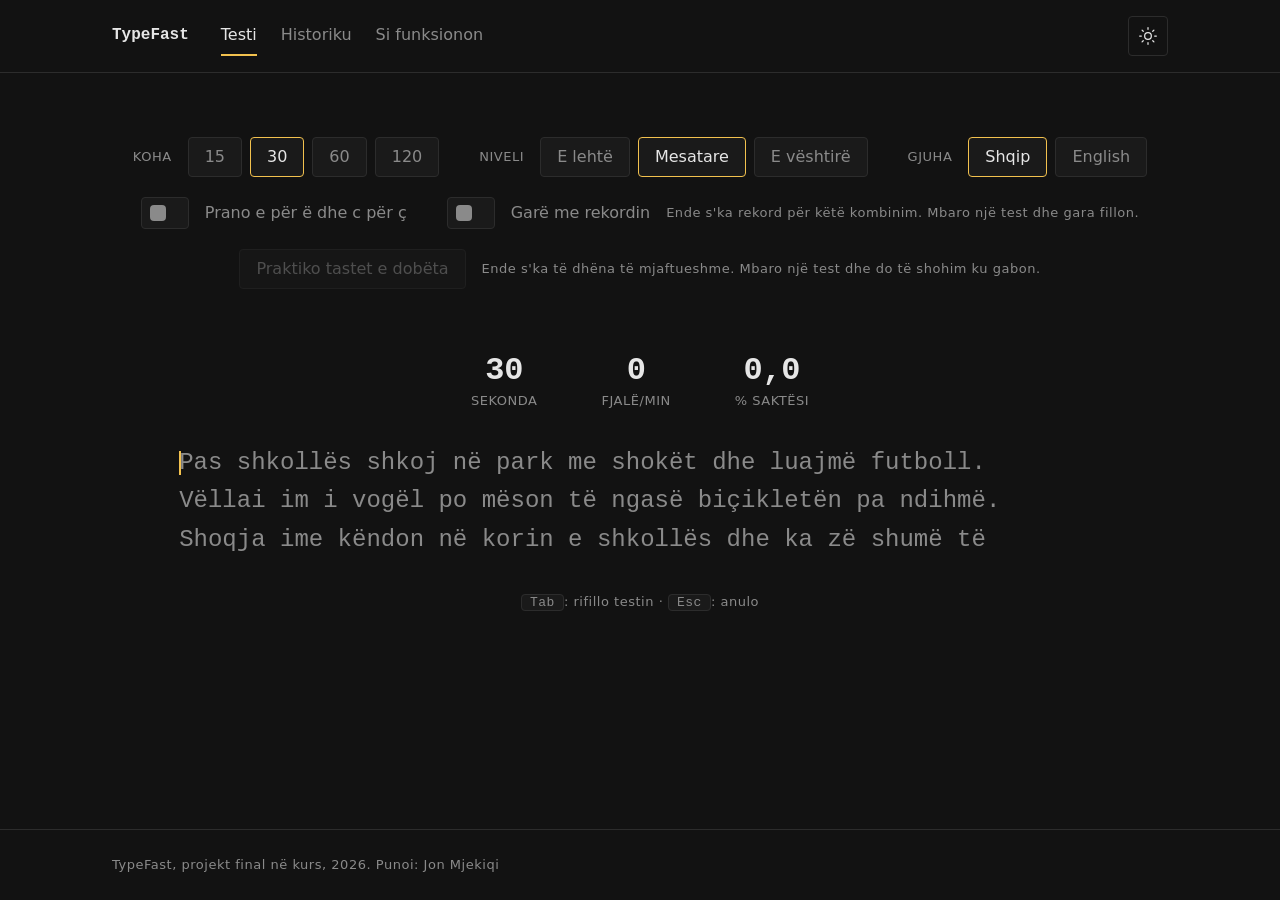
==== commit cd5579e2: "Add record race, speed graph, keyboard heatmap and history summary - Ghost caret races the personal " ====
--- a/index.html
+++ b/index.html
@@ -205,6 +205,25 @@
         </button>
       </div>
 
+      <!-- Grupi i garës me rekordin: çelësi dhe shënimi i tij -->
+      <div class="settings__group settings__group--practice">
+        <!--
+          role="switch": çelës ndezur/fikur. aria-checked e përditëson JavaScript.
+          data-setting="ghost": emri i cilësimit që ruhet (gara me rekordin).
+          aria-describedby: lexuesi i ekranit lexon edhe shënimin me rekordin aktual.
+        -->
+        <button class="switch" id="ghost-toggle" type="button" role="switch" aria-checked="false" data-setting="ghost" aria-describedby="ghost-hint">
+          <!-- Vizatimi i çelësit (zbukurim, prandaj aria-hidden) -->
+          <span class="switch__track" aria-hidden="true">
+            <span class="switch__thumb"></span>
+          </span>
+          <!-- Teksti i çelësit -->
+          <span class="switch__label">Garë me rekordin</span>
+        </button>
+        <!-- Shënimi: rekordi real për kombinimin e zgjedhur, ose pse gara s'punon -->
+        <p class="settings__hint" id="ghost-hint">Kursori gri lëviz me shpejtësinë e rekordit tënd.</p>
+      </div>
+
       <!--
         Grupi i praktikës së tasteve të dobëta. Butoni nis (ose ndal) një test ku teksti
         ndërtohet nga tastet ku gabon më shumë, të numëruara në të gjitha testet.
@@ -263,6 +282,16 @@
           <!-- Etiketa -->
           <span class="stat__label">% saktësi</span>
         </div>
+        <!--
+          Gara me rekordin: sa karaktere je para (+) ose mbrapa (-) kursorit gri.
+          hidden: shfaqet vetëm kur gara është aktive.
+        -->
+        <div class="stat" id="stat-ghost-wrap" hidden>
+          <!-- Numri me shenjë, p.sh. +12 ose -5 -->
+          <span class="stat__value" id="stat-ghost">0</span>
+          <!-- Etiketa -->
+          <span class="stat__label">ndaj rekordit</span>
+        </div>
       </div>
 
       <!--
@@ -277,6 +306,11 @@
         <div class="text-track" id="text-track">
           <!-- Këtu JavaScript vendos <span class="word"> dhe <span class="char"> për çdo shkronjë -->
           <div class="text-words" id="text-words"></div>
+          <!--
+            Kursori gri i garës: tregon ku do të ishte dikush që shkruan pa gabime me shpejtësinë e rekordit.
+            hidden: shfaqet vetëm kur gara është aktive. aria-hidden: vetëm vizual.
+          -->
+          <span class="ghost-caret" id="ghost-caret" aria-hidden="true" hidden></span>
           <!-- Kursori; aria-hidden sepse është vetëm vizual -->
           <span class="caret caret--idle" id="caret" aria-hidden="true"></span>
         </div>
@@ -353,6 +387,31 @@
         </div>
       </dl>
 
+      <!-- Grafiku i shpejtësisë sekondë pas sekonde, i vizatuar me Canvas nga speed-graph.js -->
+      <div class="speed">
+        <!-- Titulli i grafikut -->
+        <h3 class="results__subtitle">Shpejtësia gjatë testit</h3>
+        <!-- Kutia me lartësi të fiksuar ku qëndron canvas-i -->
+        <div class="speed__panel">
+          <!--
+            canvas: sipërfaqja e vizatimit. role="img": lexuesi i ekranit e trajton si figurë.
+            aria-label vendoset nga JavaScript me numrat realë (sa sekonda, në sa prej tyre pati gabime).
+          -->
+          <canvas class="speed__canvas" id="speed-canvas" role="img" aria-label="Grafiku i shpejtësisë gjatë testit">Shfletuesi yt nuk e mbështet vizatimin e grafikut.</canvas>
+        </div>
+        <!-- Legjenda: çfarë tregon çdo vijë. role="list" sepse CSS heq pikat e listës. -->
+        <ul class="speed__legend" role="list">
+          <!-- Vija e plotë -->
+          <li class="speed__legend-item"><span class="speed__swatch speed__swatch--wpm" aria-hidden="true"></span>WPM (mesatarja nga fillimi)</li>
+          <!-- Vija me ndërprerje -->
+          <li class="speed__legend-item"><span class="speed__swatch speed__swatch--raw" aria-hidden="true"></span>Shpejtësia e çastit (shtypjet e asaj sekonde)</li>
+          <!-- Shenja e kuqe -->
+          <li class="speed__legend-item"><span class="speed__swatch speed__swatch--error" aria-hidden="true"></span>Sekondë me gabime</li>
+        </ul>
+        <!-- Qëndrueshmëria dhe shpejtësia më e lartë, të llogaritura nga testi real -->
+        <p class="speed__summary" id="speed-summary"></p>
+      </div>
+
       <!-- Lista e 5 shkronjave ku u gabua më shumë -->
       <div class="missed">
         <!-- Titulli i listës -->
--- a/css/variables.css
+++ b/css/variables.css
@@ -87,12 +87,14 @@
   --duration-stagger: 60ms; /* vonesa mes kartave të rezultatit, njëra pas tjetrës */
   --duration-blink: 1000ms; /* një cikël i plotë i pulsimit të kursorit */
   --easing: cubic-bezier(0.2, 0, 0, 1); /* kurba e lëvizjes: nis shpejt dhe ndalon butë */
+  --easing-out: cubic-bezier(0, 0, 0.2, 1); /* kurba e kursorit: shpejtësia më e madhe është në fillim. Çdo shtypje e rinis lëvizjen, prandaj me një kurbë që niset ngadalë kursori do të mbetej mbrapa kur shkruan shpejt */
 
   /* ---------------- Përmasa të faqes ---------------- */
   --container-max: 1120px; /* gjerësia maksimale e përmbajtjes (140 x 8) */
   --text-max: 64ch; /* gjerësia maksimale e kutisë së tekstit: rreth 64 shkronja */
   --prose-max: 72ch; /* gjerësia maksimale e paragrafëve të gjatë, që të lexohen lehtë */
   --chart-height: 320px; /* lartësia e grafikut (40 x 8) */
+  --graph-height: 240px; /* lartësia e grafikut të shpejtësisë te rezultati (30 x 8) */
   --dialog-max: 480px; /* gjerësia maksimale e dritares së konfirmimit (60 x 8) */
   --blur-amount: 4px; /* sa turbullohet teksti kur testi humbet fokusin */
   --reveal-shift: var(--space-2); /* sa lart lëviz një seksion kur shfaqet (16px) */
--- a/css/test.css
+++ b/css/test.css
@@ -231,9 +231,33 @@
   height: 1em; /* sa madhësia e shkronjës */
   background-color: var(--accent); /* ngjyra e theksit: "ku je" */
   transform: translate(var(--caret-x), var(--caret-y)); /* e çon te shkronja aktuale */
-  transition: transform var(--duration-caret) var(--easing), opacity var(--duration-fast) var(--easing); /* lëvizje e butë 80ms */
+  transition: transform var(--duration-caret) var(--easing-out), opacity var(--duration-fast) var(--easing); /* lëvizje e butë 80ms, që niset menjëherë */
   pointer-events: none; /* klikimet kalojnë përmes kursorit */
   z-index: var(--z-base); /* mbi shkronjat */
+}
+
+/*
+  Kursori gri i garës me rekordin. E njëjta formë si kursori, por me ngjyrë
+  të zbehur: ngjyra e theksit i takon vetëm kursorit tënd ("ku je ti").
+*/
+.ghost-caret {
+  --ghost-x: 0px; /* pozicioni horizontal (JavaScript e ndryshon) */
+  --ghost-y: 0px; /* pozicioni vertikal (JavaScript e ndryshon) */
+  position: absolute; /* mbi tekst, nuk zë vend */
+  top: 0; /* nis nga qoshja lart majtas e shiritit */
+  left: 0; /* nis nga qoshja lart majtas e shiritit */
+  width: var(--caret-width); /* 2px, si kursori */
+  height: 1em; /* sa madhësia e shkronjës */
+  background-color: var(--text-muted); /* gri, jo theks */
+  transform: translate(var(--ghost-x), var(--ghost-y)); /* e çon te shkronja e vet */
+  transition: transform var(--duration-caret) linear; /* rrëshqet butë mes shkronjave */
+  pointer-events: none; /* klikimet kalojnë përmes tij */
+  z-index: var(--z-base); /* mbi shkronjat */
+}
+
+/* Kur testi s'ka fokus, edhe kursori gri fshihet bashkë me tekstin e turbullt */
+.text-box.is-blurred .ghost-caret {
+  opacity: 0; /* i padukshëm */
 }
 
 /* Kursori pa animacion (pas rindërtimit të tekstit ose ndryshimit të madhësisë) */
@@ -420,6 +444,79 @@
   letter-spacing: var(--ls-title); /* hapësira përkatëse */
 }
 
+/* ---------------- GRAFIKU I SHPEJTËSISË ---------------- */
+
+/* Mbështjellësi i titullit, grafikut, legjendës dhe përmbledhjes */
+.speed {
+  display: flex; /* rregullim fleksibël */
+  flex-direction: column; /* pjesët në kolonë */
+  gap: var(--space-2); /* 16px mes tyre */
+}
+
+/* Kutia me lartësi të fiksuar ku vizatohet grafiku */
+.speed__panel {
+  height: var(--graph-height); /* 240px */
+  padding: var(--space-1); /* 8px brenda */
+  background-color: var(--surface); /* sfond karte */
+  border: var(--border-width) solid var(--border); /* kornizë e hollë */
+  border-radius: var(--radius-md); /* qoshe 8px */
+}
+
+/* Canvas-i mbush gjithë kutinë; JavaScript lexon këto përmasa për vizatimin */
+.speed__canvas {
+  display: block; /* heq hapësirën e vogël që kanë elementet inline poshtë */
+  width: 100%; /* gjithë gjerësia e kutisë */
+  height: 100%; /* gjithë lartësia e kutisë */
+}
+
+/* Legjenda: tre shpjegimet në rresht */
+.speed__legend {
+  display: flex; /* në rresht */
+  flex-wrap: wrap; /* kalojnë në rresht të ri */
+  gap: var(--space-1) var(--space-3); /* 8px mes rreshtave, 24px mes elementeve */
+  padding: 0; /* pa hapësirë majtas */
+  list-style: none; /* pa pika liste */
+  color: var(--text-muted); /* e zbehur */
+  font-size: var(--fs-small); /* tekst i vogël */
+  line-height: var(--lh-small); /* rresht i lirshëm */
+  letter-spacing: var(--ls-small); /* shkronjat pak më larg */
+}
+
+/* Një element i legjendës: mostra e vijës dhe teksti */
+.speed__legend-item {
+  display: inline-flex; /* në rresht */
+  align-items: center; /* në mes vertikalisht */
+  gap: var(--space-1); /* 8px mes mostrës dhe tekstit */
+}
+
+/* Mostra e vogël që tregon si duket vija në grafik */
+.speed__swatch {
+  display: inline-block; /* që të ketë gjerësi */
+  width: var(--space-3); /* 24px e gjatë */
+}
+
+/* Mostra e vijës së WPM: vijë e plotë me ngjyrën e tekstit */
+.speed__swatch--wpm {
+  border-top: var(--focus-width) solid var(--text); /* vijë 2px e plotë */
+}
+
+/* Mostra e shpejtësisë së çastit: vijë me ndërprerje, gri */
+.speed__swatch--raw {
+  border-top: var(--focus-width) dashed var(--text-muted); /* vijë 2px me ndërprerje */
+}
+
+/* Mostra e gabimeve: katror i vogël i kuq (ngjyra e statusit "gabim") */
+.speed__swatch--error {
+  width: var(--space-1); /* 8px */
+  height: var(--space-1); /* 8px, katror */
+  background-color: var(--wrong); /* e kuqe */
+}
+
+/* Fjalia me qëndrueshmërinë dhe shpejtësinë më të lartë */
+.speed__summary {
+  color: var(--text-muted); /* e zbehur */
+}
+
 /* Pjesa e karaktereve më të gabuara */
 .missed {
   display: flex; /* rregullim fleksibël */
@@ -427,8 +524,9 @@
   gap: var(--space-2); /* 16px */
 }
 
-/* Titulli i listës, i vogël me shkronja të mëdha */
-.missed__title {
+/* Titujt e vegjël brenda rezultatit (lista e gabimeve dhe grafiku), me shkronja të mëdha */
+.missed__title,
+.results__subtitle {
   color: var(--text-muted); /* i zbehur */
   font-size: var(--fs-small); /* tekst i vogël */
   line-height: var(--lh-small); /* rresht i lirshëm */
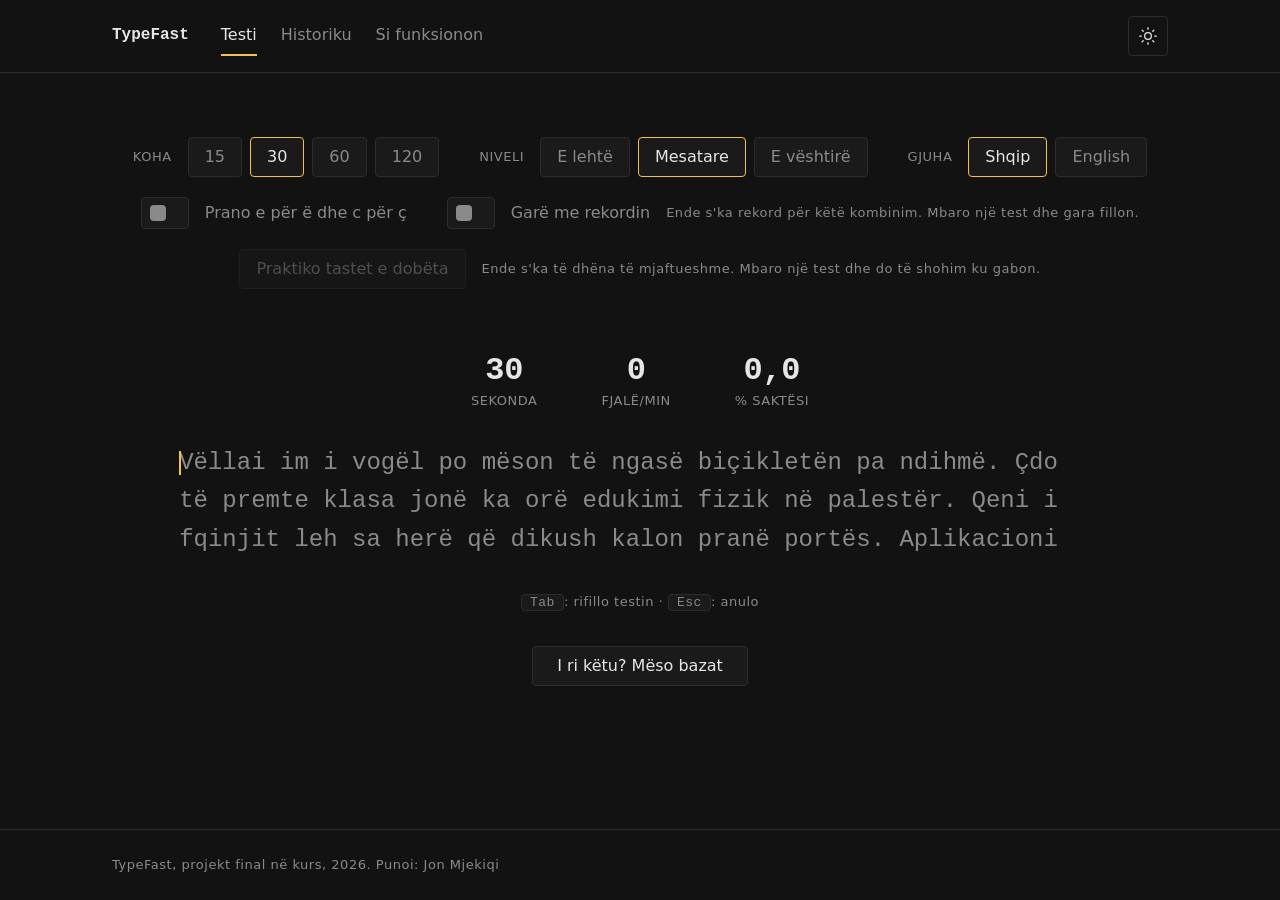
==== commit 9dbebbd9: "Add animated typing basics guide for beginners A dialog opened from 'I ri këtu? Mëso bazat' teaches " ====
--- a/index.html
+++ b/index.html
@@ -343,6 +343,12 @@
 
       <!-- Udhëzimi i shkurtër. Pika e mesme (&middot;) ndan dy shkurtoret. -->
       <p class="hint" id="test-hint"><kbd>Tab</kbd>: rifillo testin &middot; <kbd>Esc</kbd>: anulo</p>
+
+      <!--
+        Butoni për fillestarët: hap udhëzuesin "Mëso bazat" (dritarja #guide më poshtë).
+        aria-haspopup="dialog": lexuesi i ekranit njofton që butoni hap një dritare.
+      -->
+      <button class="button" id="guide-open" type="button" aria-haspopup="dialog">I ri këtu? Mëso bazat</button>
     </section>
 
     <!--
@@ -445,6 +451,78 @@
       Është jashtë panelit të fshehur, që të jetë gjithmonë "i gjallë".
     -->
     <p class="visually-hidden" id="results-announcer" aria-live="polite"></p>
+
+    <!--
+      ========== UDHËZUESI "MËSO BAZAT" ==========
+      Dritare vendase <dialog>, e hapur nga guide.js me showModal().
+      Tregon hap pas hapi ku vendosen gishtat: shfaqen katrorë me shkronja,
+      përdoruesi shtyp tastin e treguar dhe katrori animohet.
+      aria-labelledby: emri i dritares merret nga titulli i hapit.
+    -->
+    <dialog class="dialog guide" id="guide" aria-labelledby="guide-title">
+      <!-- Rreshti i sipërm: numëruesi i hapave dhe butoni i mbylljes -->
+      <div class="guide__top">
+        <!-- "Hapi 1 nga 8"; JavaScript e përditëson -->
+        <p class="guide__count" id="guide-count"></p>
+        <!-- Butoni i mbylljes ka vetëm ikonë, prandaj emri vjen nga aria-label -->
+        <button class="icon-button" id="guide-close" type="button" aria-label="Mbyll udhëzuesin">
+          <!-- Ikona X; aria-hidden sepse është zbukurim; stroke="currentColor" merr ngjyrën e tekstit -->
+          <svg viewBox="0 0 24 24" width="20" height="20" fill="none" stroke="currentColor" stroke-width="1.5" stroke-linecap="round" aria-hidden="true" focusable="false">
+            <path d="M6 6l12 12M18 6L6 18"></path>
+          </svg>
+        </button>
+      </div>
+
+      <!-- Shiriti i përparimit: vija e brendshme zgjatet me çdo hap (aria-hidden: numëruesi e thotë me fjalë) -->
+      <div class="guide__bar" aria-hidden="true">
+        <span class="guide__bar-fill" id="guide-bar"></span>
+      </div>
+
+      <!-- Titulli i hapit -->
+      <h2 class="dialog__title" id="guide-title"></h2>
+      <!-- Shpjegimi i hapit. aria-live="polite": lexuesi i ekranit e lexon kur ndryshon hapi. -->
+      <p class="guide__text" id="guide-text" aria-live="polite"></p>
+
+      <!-- Skena: katrorët e tasteve dhe fusha e fshehur ku kapen shtypjet -->
+      <div class="guide__stage" id="guide-stage">
+        <!-- JavaScript krijon këtu një katror për çdo tast të hapit -->
+        <div class="guide__keys" id="guide-keys"></div>
+        <!--
+          Fusha e fshehur e shkrimit, me të njëjtën teknikë si te testi: është e padukshme,
+          mbulon skenën dhe lexon shkronjat me ngjarjen "input" (punon me ë dhe në tablet).
+          autocomplete, autocorrect, autocapitalize, spellcheck: fikin ndihmat e shfletuesit.
+        -->
+        <textarea class="guide__input" id="guide-input" rows="1" autocomplete="off" autocorrect="off" autocapitalize="off" spellcheck="false" aria-label="Shtyp tastin e treguar"></textarea>
+      </div>
+
+      <!-- Cili gisht e shtyp tastin aktual, p.sh. "Tasti F: gishti tregues i majtë." -->
+      <p class="guide__finger" id="guide-finger"></p>
+
+      <!--
+        Tastiera e vogël: tregon ku ndodhet tasti aktual. aria-hidden="true" sepse
+        e njëjta gjë thuhet me fjalë te fjalia e gishtit më lart.
+      -->
+      <div class="mini-keyboard" id="guide-keyboard" aria-hidden="true"></div>
+
+      <!-- Zgjedhja e tastierës: në atë amerikane tasti i gishtit të vogël të djathtë është ";" dhe jo "ë" -->
+      <div class="chip-row guide__layouts" role="group" aria-label="Lloji i tastierës">
+        <!-- data-guide-layout: cila tastierë vizatohet; aria-pressed e përditëson JavaScript -->
+        <button class="chip" type="button" data-guide-layout="sq" aria-pressed="true">Shqipe (QWERTZ)</button>
+        <button class="chip" type="button" data-guide-layout="us" aria-pressed="false">Amerikane (QWERTY)</button>
+      </div>
+
+      <!-- Butonat e udhëzuesit -->
+      <div class="dialog__actions">
+        <!-- Kthehet një hap mbrapa -->
+        <button class="button" id="guide-prev" type="button">Mbrapa</button>
+        <!-- Kalon te hapi tjetër pa e mbaruar këtë -->
+        <button class="button" id="guide-skip" type="button">Kapërce hapin</button>
+        <!-- Shfaqet vetëm në fund: nis udhëzuesin nga e para -->
+        <button class="button" id="guide-restart" type="button" hidden>Nga fillimi</button>
+        <!-- Shfaqet vetëm në fund: mbyll udhëzuesin dhe kalon te testi -->
+        <button class="button button--primary" id="guide-start" type="button" hidden>Fillo testin</button>
+      </div>
+    </dialog>
   </main>
 
   <!-- ========== FUNDI I FAQES (i njëjtë në të tri faqet) ========== -->
--- a/css/variables.css
+++ b/css/variables.css
@@ -86,6 +86,7 @@
   --duration-reveal: 480ms; /* shfaqja e seksioneve kur futen në ekran */
   --duration-stagger: 60ms; /* vonesa mes kartave të rezultatit, njëra pas tjetrës */
   --duration-blink: 1000ms; /* një cikël i plotë i pulsimit të kursorit */
+  --duration-breathe: 1600ms; /* një cikël i "frymëmarrjes" së tastit aktual te udhëzuesi */
   --easing: cubic-bezier(0.2, 0, 0, 1); /* kurba e lëvizjes: nis shpejt dhe ndalon butë */
   --easing-out: cubic-bezier(0, 0, 0.2, 1); /* kurba e kursorit: shpejtësia më e madhe është në fillim. Çdo shtypje e rinis lëvizjen, prandaj me një kurbë që niset ngadalë kursori do të mbetej mbrapa kur shkruan shpejt */
 
@@ -96,6 +97,7 @@
   --chart-height: 320px; /* lartësia e grafikut (40 x 8) */
   --graph-height: 240px; /* lartësia e grafikut të shpejtësisë te rezultati (30 x 8) */
   --dialog-max: 480px; /* gjerësia maksimale e dritares së konfirmimit (60 x 8) */
+  --guide-max: 720px; /* gjerësia maksimale e dritares së udhëzuesit (90 x 8) */
   --blur-amount: 4px; /* sa turbullohet teksti kur testi humbet fokusin */
   --reveal-shift: var(--space-2); /* sa lart lëviz një seksion kur shfaqet (16px) */
   --test-lines: 3; /* sa rreshta teksti shfaqen njëherësh në test */
--- a/css/test.css
+++ b/css/test.css
@@ -582,6 +582,220 @@
   gap: var(--space-2); /* 16px */
 }
 
+/* ---------------- UDHËZUESI "MËSO BAZAT" ---------------- */
+
+/* Dritarja e udhëzuesit: më e gjerë se dritarja e zakonshme e konfirmimit */
+.guide {
+  max-width: var(--guide-max); /* deri në 720px */
+}
+
+/*
+  Rregullimi i brendshëm vlen VETËM kur dritarja është e hapur ([open]).
+  Po ta vendosnim display: flex pa [open], dritarja do të shfaqej edhe e mbyllur.
+*/
+.guide[open] {
+  display: flex; /* rregullim fleksibël */
+  flex-direction: column; /* pjesët njëra poshtë tjetrës */
+  gap: var(--space-3); /* 24px mes pjesëve */
+}
+
+/* Rreshti i sipërm: numëruesi majtas, butoni i mbylljes djathtas */
+.guide__top {
+  display: flex; /* në rresht */
+  align-items: center; /* në mes vertikalisht */
+  justify-content: space-between; /* njëri në secilin skaj */
+  gap: var(--space-2); /* 16px mes tyre */
+}
+
+/* Numëruesi "HAPI 1 NGA 8" */
+.guide__count {
+  color: var(--text-muted); /* i zbehur */
+  font-size: var(--fs-small); /* tekst i vogël */
+  line-height: var(--lh-small); /* rresht i lirshëm */
+  letter-spacing: var(--ls-small); /* shkronjat pak më larg */
+  text-transform: uppercase; /* shkronja të mëdha */
+}
+
+/* Shiriti i përparimit: sfondi i vijës */
+.guide__bar {
+  height: var(--space-1); /* 8px i lartë */
+  overflow: hidden; /* vija e brendshme nuk del jashtë qosheve */
+  border-radius: var(--radius-sm); /* qoshe 4px */
+  background-color: var(--surface-2); /* sfond i zbehtë */
+}
+
+/*
+  Vija e brendshme e përparimit. JavaScript jep vetëm numrin --progress (nga 0 në 1);
+  CSS e zgjat vijën me scaleX. Ngjyra e theksit, sepse tregon "ku je".
+*/
+.guide__bar-fill {
+  --progress: 0; /* vlera fillestare: asnjë hap i mbaruar */
+  display: block; /* që të ketë gjerësi dhe lartësi */
+  height: 100%; /* gjithë lartësia e shiritit */
+  background-color: var(--accent); /* ngjyra e theksit */
+  transform: scaleX(var(--progress)); /* gjatësia sipas përparimit */
+  transform-origin: left; /* zgjatet nga e majta */
+  transition: transform var(--duration-base) var(--easing); /* zgjatje e butë */
+}
+
+/* Shpjegimi i hapit */
+.guide__text {
+  color: var(--text-muted); /* i zbehur */
+}
+
+/*
+  Skena ku shfaqen katrorët. Lartësia minimale është sa dy rreshta katrorësh,
+  që dritarja të mos kërcejë kur një hap ka më shumë taste se tjetri.
+*/
+.guide__stage {
+  position: relative; /* fusha e fshehur pozicionohet sipas saj */
+  display: flex; /* lejon qendërzim */
+  align-items: center; /* katrorët në mes vertikalisht */
+  justify-content: center; /* katrorët në mes horizontalisht */
+  min-height: calc(var(--space-8) * 2 + var(--space-1)); /* dy rreshta 64px plus 8px mes tyre */
+}
+
+/* Rreshti i katrorëve; kalon në rresht të dytë kur hapi ka shumë taste */
+.guide__keys {
+  display: flex; /* katrorët në rresht */
+  flex-wrap: wrap; /* kalojnë në rresht të ri */
+  justify-content: center; /* në qendër */
+  gap: var(--space-1); /* 8px mes katrorëve */
+  transition: opacity var(--duration-fast) var(--easing); /* zbehje e butë kur humbet fokusi */
+}
+
+/*
+  Kur fusha e fshehur s'ka fokus, shtypjet nuk kapen. Katrorët zbehen
+  për ta treguar këtë; klikimi mbi skenë e rikthen fokusin.
+*/
+.guide__stage:not(:focus-within) .guide__keys {
+  opacity: 0.5; /* gjysmë të dukshëm */
+}
+
+/* Një katror tasti: ende i pashtypur */
+.guide-key {
+  display: flex; /* lejon qendërzimin e shkronjës */
+  align-items: center; /* shkronja në mes vertikalisht */
+  justify-content: center; /* shkronja në mes horizontalisht */
+  width: var(--space-8); /* 64px */
+  height: var(--space-8); /* 64px, katror */
+  border: var(--border-width) solid var(--border); /* kornizë e hollë */
+  border-radius: var(--radius-sm); /* qoshe 4px */
+  background-color: var(--bg); /* sfond më i errët se dritarja, që katrori të dallohet */
+  color: var(--text-muted); /* shkronja e zbehur derisa t'i vijë radha */
+  font-family: var(--font-mono); /* shkronjë me gjerësi të njëjtë */
+  font-size: var(--fs-title); /* shkronjë e madhe */
+  line-height: var(--lh-title); /* rresht i ngjeshur */
+  font-weight: var(--fw-bold); /* e trashë */
+  text-transform: uppercase; /* shfaqet si në tastierë: F, J */
+}
+
+/* Katrori i hapësirës: më i gjerë dhe me fjalë në vend të shkronjës */
+.guide-key--space {
+  width: var(--space-12); /* 96px */
+  font-family: var(--font-ui); /* shkronjat e ndërfaqes */
+  font-size: var(--fs-small); /* tekst i vogël */
+  line-height: var(--lh-small); /* rresht i lirshëm */
+  letter-spacing: var(--ls-small); /* shkronjat pak më larg */
+  text-transform: none; /* fjala "Hapësira" shkruhet normalisht, që të nxërë në katror */
+}
+
+/* Katrori që duhet shtypur tani: korniza me ngjyrën e theksit ("ku je") */
+.guide-key--current {
+  border-color: var(--accent); /* theksi */
+  color: var(--text); /* shkronja e qartë */
+}
+
+/* Katrori i shtypur saktë: i gjelbër (ngjyra e statusit "saktë") */
+.guide-key--done {
+  border-color: var(--correct); /* kornizë e gjelbër */
+  color: var(--correct); /* shkronjë e gjelbër */
+}
+
+/* Katrori kur shtypet tasti i gabuar: i kuq për një çast (ngjyra e statusit "gabim") */
+.guide-key--wrong {
+  border-color: var(--wrong); /* kornizë e kuqe */
+  color: var(--wrong); /* shkronjë e kuqe */
+}
+
+/* Fusha e fshehur e udhëzuesit: mbulon skenën dhe kap shtypjet, si te testi */
+.guide__input {
+  position: absolute; /* mbi gjithë skenën */
+  inset: 0; /* nga të katër anët deri në skaj */
+  width: 100%; /* gjithë gjerësia */
+  height: 100%; /* gjithë lartësia */
+  margin: 0; /* pa hapësirë të jashtme */
+  padding: 0; /* pa hapësirë të brendshme */
+  border: 0; /* pa kornizë */
+  opacity: 0; /* e padukshme */
+  resize: none; /* pa dorezën e zmadhimit */
+  overflow: hidden; /* pa shirit lëvizës */
+  background-color: transparent; /* pa sfond */
+  color: transparent; /* teksti i saj nuk shihet */
+  caret-color: transparent; /* kursori i saj nuk shihet */
+  font-size: var(--fs-body); /* 16px: iPad nuk e zmadhon faqen kur fokusohet */
+  cursor: pointer; /* miu tregon që skena klikohet */
+  z-index: var(--z-input); /* sipër katrorëve, që të marrë klikimet */
+}
+
+/* Fjalia "Tasti F: gishti tregues i majtë." */
+.guide__finger {
+  text-align: center; /* në qendër */
+  font-weight: var(--fw-medium); /* pak e trashë */
+}
+
+/* Tastiera e vogël: tre rreshtat e shkronjave dhe hapësira */
+.mini-keyboard {
+  display: flex; /* rregullim fleksibël */
+  flex-direction: column; /* rreshtat njëri poshtë tjetrit */
+  align-items: center; /* në qendër */
+  gap: var(--space-1); /* 8px mes rreshtave */
+}
+
+/* Një rresht i tastierës së vogël */
+.mini-keyboard__row {
+  display: flex; /* tastet në rresht */
+  gap: var(--space-1); /* 8px mes tasteve */
+}
+
+/* Një tast i tastierës së vogël */
+.mini-key {
+  display: flex; /* lejon qendërzim */
+  align-items: center; /* në mes vertikalisht */
+  justify-content: center; /* në mes horizontalisht */
+  width: var(--space-4); /* 32px */
+  height: var(--space-4); /* 32px, katror */
+  border: var(--border-width) solid var(--border); /* kornizë e hollë */
+  border-radius: var(--radius-sm); /* qoshe 4px */
+  color: var(--text-muted); /* shkronja e zbehur */
+  font-family: var(--font-mono); /* shkronjë me gjerësi të njëjtë */
+  font-size: var(--fs-small); /* tekst i vogël */
+  line-height: var(--lh-small); /* rresht i lirshëm */
+  text-transform: uppercase; /* si në tastierë */
+}
+
+/* Tasti i hapësirës te tastiera e vogël: gjashtë herë më i gjerë */
+.mini-key--wide {
+  width: calc(var(--space-4) * 6); /* 192px */
+}
+
+/* F dhe J: vija e trashë poshtë përfaqëson vijën e ngritur që ndien gishti */
+.mini-key--bump {
+  border-bottom: var(--focus-width) solid var(--text-muted); /* vijë 2px në fund të tastit */
+}
+
+/* Tasti që duhet shtypur tani: theksi tregon ku ndodhet në tastierë */
+.mini-key--target {
+  border-color: var(--accent); /* korniza me ngjyrën e theksit */
+  background-color: var(--surface-2); /* sfond pak më i çelët */
+  color: var(--text); /* shkronja e qartë */
+}
+
+/* Butonat e tastierës te udhëzuesi: në qendër */
+.guide__layouts {
+  justify-content: center; /* në mes */
+}
+
 /* ---------------- PIKAT E NDËRPRERJES ---------------- */
 
 /* 1024px: kartat e rezultatit në 2 kolona */
@@ -617,4 +831,20 @@
   .result-card {
     padding: var(--space-2); /* 16px */
   }
-}
+
+  /* Katrorët e udhëzuesit më të vegjël, që të nxënë në tablet */
+  .guide-key {
+    width: var(--space-6); /* 48px */
+    height: var(--space-6); /* 48px */
+  }
+
+  /* Katrori i hapësirës mbetet i gjerë, që fjala "Hapësira" të nxërë */
+  .guide-key--space {
+    width: var(--space-12); /* 96px */
+  }
+
+  /* Skena: dy rreshta katrorësh 48px */
+  .guide__stage {
+    min-height: calc(var(--space-6) * 2 + var(--space-1)); /* 104px */
+  }
+}
--- a/css/animations.css
+++ b/css/animations.css
@@ -56,6 +56,72 @@
   }
 }
 
+/*
+  @keyframes guide-key-in: një katror i udhëzuesit hyn në skenë.
+  Nis i padukshëm, pak më poshtë dhe pak më i vogël, dhe mbërrin në vendin e vet.
+*/
+@keyframes guide-key-in {
+  from {
+    opacity: 0; /* nis i padukshëm */
+    transform: translateY(var(--space-1)) scale(0.9); /* 8px më poshtë dhe 90% i madhësisë */
+  }
+  to {
+    opacity: 1; /* mbaron i dukshëm */
+    transform: none; /* në vendin dhe madhësinë e vet */
+  }
+}
+
+/*
+  @keyframes guide-breathe: tasti që duhet shtypur "merr frymë",
+  zmadhohet pak dhe kthehet, që syri ta gjejë menjëherë.
+*/
+@keyframes guide-breathe {
+  0%,
+  100% {
+    transform: scale(1); /* madhësia normale */
+  }
+  50% {
+    transform: scale(1.05); /* 5% më i madh në mes të ciklit */
+  }
+}
+
+/*
+  @keyframes guide-pop: tasti i shtypur saktë "kërcen" një herë,
+  si shpërblim i vogël vizual.
+*/
+@keyframes guide-pop {
+  0%,
+  100% {
+    transform: scale(1); /* madhësia normale në fillim dhe në fund */
+  }
+  50% {
+    transform: scale(1.15); /* 15% më i madh në mes */
+  }
+}
+
+/*
+  @keyframes guide-shake: rreshti i katrorëve dridhet majtas-djathtas
+  kur shtypet tasti i gabuar. Lëkundjet zvogëlohen derisa ndalon.
+*/
+@keyframes guide-shake {
+  0%,
+  100% {
+    transform: translateX(0); /* në vend */
+  }
+  20% {
+    transform: translateX(calc(-1 * var(--space-1))); /* 8px majtas */
+  }
+  40% {
+    transform: translateX(var(--space-1)); /* 8px djathtas */
+  }
+  60% {
+    transform: translateX(calc(var(--space-1) / -2)); /* 4px majtas */
+  }
+  80% {
+    transform: translateX(calc(var(--space-1) / 2)); /* 4px djathtas */
+  }
+}
+
 /* ---------------- KURSORI ---------------- */
 
 /*
@@ -94,6 +160,39 @@
 /* Karta 4 nis 180ms pas të parës */
 .result-card:nth-child(4) {
   animation-delay: calc(var(--duration-stagger) * 3); /* 3 x 60ms */
+}
+
+/* ---------------- UDHËZUESI "MËSO BAZAT" ---------------- */
+
+/*
+  Çdo katror hyn në skenë pak pas atij para tij. JavaScript i jep çdo katrori
+  numrin e vet --key-index (0, 1, 2, ...); CSS e shumëzon me 60ms për vonesën.
+*/
+.guide-key {
+  --key-index: 0; /* vlera fillestare: pa vonesë (JavaScript e ndryshon) */
+  animation: guide-key-in var(--duration-base) var(--easing) both; /* hyrja; both e mban të padukshëm gjatë vonesës */
+  animation-delay: calc(var(--key-index) * var(--duration-stagger)); /* katrori i 3-të pret 2 x 60ms */
+}
+
+/*
+  Katrori aktual: mban animacionin e hyrjes dhe, pasi ai mbaron, "merr frymë" pa ndalim.
+  Dy animacione njëherësh ndahen me presje.
+*/
+.guide-key--current {
+  animation: guide-key-in var(--duration-base) var(--easing) both, guide-breathe var(--duration-breathe) ease-in-out var(--duration-base) infinite; /* hyrja, pastaj frymëmarrja */
+}
+
+/* Katrori i shtypur saktë kërcen një herë */
+.guide-key--done {
+  animation: guide-pop var(--duration-base) var(--easing); /* një kërcim 240ms */
+}
+
+/*
+  Tasti i gabuar: dridhet gjithë rreshti i katrorëve. Dridhja vihet te rreshti dhe
+  jo te katrori, që animacioni i hyrjes së katrorit të mos rifillojë kur hiqet klasa.
+*/
+.guide__keys--shake {
+  animation: guide-shake var(--duration-base) linear; /* një dridhje 240ms */
 }
 
 /* ---------------- SHFAQJA GJATË LËVIZJES (scroll reveal) ---------------- */
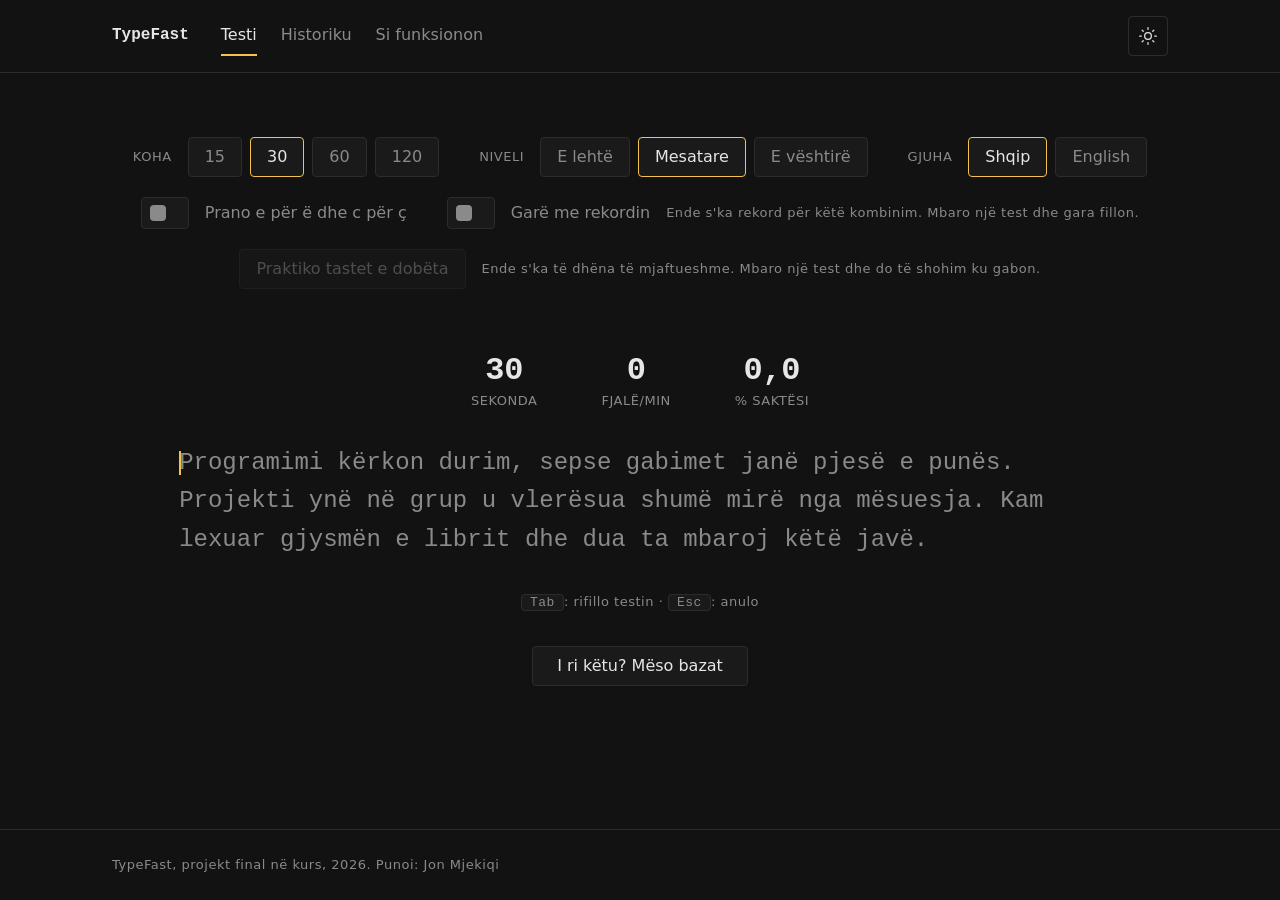
==== commit 4489f003: "Add Caps Lock warning above the text box Reads getModifierState("CapsLock") on keydown and keyup of " ====
--- a/index.html
+++ b/index.html
@@ -295,50 +295,64 @@
       </div>
 
       <!--
-        Kutia e tekstit. Klikimi këtu vendos fokusin te fusha e fshehur e shkrimit.
-        Brenda saj është teksti, kursori, fusha e fshehur dhe mesazhi i fokusit.
-      -->
-      <div class="text-box" id="text-box">
-        <!--
-          "Shiriti" që mban fjalët dhe kursorin. Kur kursori arrin rreshtin e 3-të,
-          ky shirit ngjitet lart me një rresht (translateY), që rreshti aktual të jetë në mes.
-        -->
-        <div class="text-track" id="text-track">
-          <!-- Këtu JavaScript vendos <span class="word"> dhe <span class="char"> për çdo shkronjë -->
-          <div class="text-words" id="text-words"></div>
+        Korniza e kutisë së tekstit. Ekziston vetëm që paralajmërimi i Caps Lock
+        të pozicionohet sipër kutisë, pa e shtyrë tekstin poshtë kur shfaqet.
+      -->
+      <div class="text-box-frame">
+        <!--
+          Paralajmërimi i Caps Lock. JavaScript vendos këtu tekstin "Caps Lock është aktiv"
+          ose e lë bosh. role="status": lexuesi i ekranit e njofton me qetësi sa herë ndryshon teksti.
+          Elementi mbetet gjithmonë në faqe (bosh kur Caps Lock është fikur), sepse një zonë
+          e njoftimeve që shfaqet dhe fshihet nuk lexohet gjithmonë nga lexuesit e ekranit.
+        -->
+        <p class="caps-warning" id="caps-warning" role="status"></p>
+
+        <!--
+          Kutia e tekstit. Klikimi këtu vendos fokusin te fusha e fshehur e shkrimit.
+          Brenda saj është teksti, kursori, fusha e fshehur dhe mesazhi i fokusit.
+        -->
+        <div class="text-box" id="text-box">
           <!--
-            Kursori gri i garës: tregon ku do të ishte dikush që shkruan pa gabime me shpejtësinë e rekordit.
-            hidden: shfaqet vetëm kur gara është aktive. aria-hidden: vetëm vizual.
+            "Shiriti" që mban fjalët dhe kursorin. Kur kursori arrin rreshtin e 3-të,
+            ky shirit ngjitet lart me një rresht (translateY), që rreshti aktual të jetë në mes.
           -->
-          <span class="ghost-caret" id="ghost-caret" aria-hidden="true" hidden></span>
-          <!-- Kursori; aria-hidden sepse është vetëm vizual -->
-          <span class="caret caret--idle" id="caret" aria-hidden="true"></span>
-        </div>
-
-        <!--
-          Fusha e fshehur ku shkruan përdoruesi. Është e padukshme (opacity 0),
-          por mbulon gjithë kutinë, që prekja në tablet të hapë tastierën në ekran.
-          autocomplete="off": shfletuesi nuk sugjeron fjalë të shkruara më parë.
-          autocorrect="off": Safari nuk i korrigjon fjalët automatikisht.
-          autocapitalize="off": tastiera e tabletit nuk e bën shkronjën e parë të madhe.
-          spellcheck="false": pa vija të kuqe drejtshkrimi dhe pa korrigjim.
-          aria-label: emri i fushës për lexuesit e ekranit.
-          aria-describedby: lexon edhe udhëzimin e shkurtër poshtë kutisë.
-          rows="1": fusha ka vetëm një rresht; madhësia reale vendoset nga CSS.
-        -->
-        <textarea class="typing-input" id="typing-input" rows="1" autocomplete="off" autocorrect="off" autocapitalize="off" spellcheck="false" aria-label="Shkruaj tekstin e testit këtu" aria-describedby="test-hint"></textarea>
-
-        <!--
-          Mesazhi që del kur fusha humbet fokusin. aria-hidden="true" sepse
-          lexuesi i ekranit e kupton fokusin vetë; ky mesazh është për syrin.
-        -->
-        <p class="focus-overlay" id="focus-overlay" aria-hidden="true">Kliko këtu ose shtyp çfarëdo tasti për të vazhduar</p>
-
-        <!--
-          Mesazhi i ngarkimit ose i gabimit (p.sh. kur data/texts.json nuk lexohet).
-          role="status": lexuesi i ekranit e njofton me qetësi kur ndryshon.
-        -->
-        <p class="text-box__status" id="text-status" role="status" hidden></p>
+          <div class="text-track" id="text-track">
+            <!-- Këtu JavaScript vendos <span class="word"> dhe <span class="char"> për çdo shkronjë -->
+            <div class="text-words" id="text-words"></div>
+            <!--
+              Kursori gri i garës: tregon ku do të ishte dikush që shkruan pa gabime me shpejtësinë e rekordit.
+              hidden: shfaqet vetëm kur gara është aktive. aria-hidden: vetëm vizual.
+            -->
+            <span class="ghost-caret" id="ghost-caret" aria-hidden="true" hidden></span>
+            <!-- Kursori; aria-hidden sepse është vetëm vizual -->
+            <span class="caret caret--idle" id="caret" aria-hidden="true"></span>
+          </div>
+
+          <!--
+            Fusha e fshehur ku shkruan përdoruesi. Është e padukshme (opacity 0),
+            por mbulon gjithë kutinë, që prekja në tablet të hapë tastierën në ekran.
+            autocomplete="off": shfletuesi nuk sugjeron fjalë të shkruara më parë.
+            autocorrect="off": Safari nuk i korrigjon fjalët automatikisht.
+            autocapitalize="off": tastiera e tabletit nuk e bën shkronjën e parë të madhe.
+            spellcheck="false": pa vija të kuqe drejtshkrimi dhe pa korrigjim.
+            aria-label: emri i fushës për lexuesit e ekranit.
+            aria-describedby: lexon edhe udhëzimin e shkurtër poshtë kutisë.
+            rows="1": fusha ka vetëm një rresht; madhësia reale vendoset nga CSS.
+          -->
+          <textarea class="typing-input" id="typing-input" rows="1" autocomplete="off" autocorrect="off" autocapitalize="off" spellcheck="false" aria-label="Shkruaj tekstin e testit këtu" aria-describedby="test-hint"></textarea>
+
+          <!--
+            Mesazhi që del kur fusha humbet fokusin. aria-hidden="true" sepse
+            lexuesi i ekranit e kupton fokusin vetë; ky mesazh është për syrin.
+          -->
+          <p class="focus-overlay" id="focus-overlay" aria-hidden="true">Kliko këtu ose shtyp çfarëdo tasti për të vazhduar</p>
+
+          <!--
+            Mesazhi i ngarkimit ose i gabimit (p.sh. kur data/texts.json nuk lexohet).
+            role="status": lexuesi i ekranit e njofton me qetësi kur ndryshon.
+          -->
+          <p class="text-box__status" id="text-status" role="status" hidden></p>
+        </div>
       </div>
 
       <!-- Udhëzimi i shkurtër. Pika e mesme (&middot;) ndan dy shkurtoret. -->
--- a/css/test.css
+++ b/css/test.css
@@ -139,6 +139,48 @@
 }
 
 /* ---------------- KUTIA E TEKSTIT ---------------- */
+
+/*
+  Korniza rreth kutisë së tekstit. Është "position: relative", që paralajmërimi
+  i Caps Lock të vendoset sipër kutisë pa zënë vend në faqe.
+*/
+.text-box-frame {
+  position: relative; /* paralajmërimi pozicionohet sipas kësaj kornize */
+  display: flex; /* lejon qendërzimin e kutisë */
+  justify-content: center; /* kutia e tekstit në mes, si më parë */
+  width: 100%; /* gjithë gjerësia; kutia brenda mban gjerësinë maksimale të vet */
+}
+
+/*
+  Paralajmërimi "Caps Lock është aktiv". Qëndron në hapësirën bosh mes statistikave
+  dhe kutisë (32px), pra teksti nuk lëviz kur ai shfaqet ose zhduket.
+  Nuk përdor të verdhën (ajo është vetëm për "ku je") as të kuqen (ajo është për gabimet).
+*/
+.caps-warning {
+  position: absolute; /* nuk zë vend në faqe */
+  top: 0; /* nis nga maja e kornizës */
+  left: 0; /* shtrihet nga e majta */
+  right: 0; /* deri në të djathtë, që të qendërzohet */
+  width: fit-content; /* sa teksti, jo gjithë gjerësia */
+  margin: 0 auto; /* qendërzim horizontal brenda left/right */
+  padding: 0 var(--space-1); /* 8px anash tekstit */
+  border: var(--border-width) solid var(--text); /* kornizë e hollë me ngjyrën e tekstit, që të bjerë në sy */
+  border-radius: var(--radius-sm); /* qoshe 4px */
+  background-color: var(--surface); /* sfond karte */
+  color: var(--text); /* tekst i qartë */
+  font-size: var(--fs-small); /* tekst i vogël */
+  line-height: var(--lh-small); /* rresht i lirshëm */
+  letter-spacing: var(--ls-small); /* shkronjat pak më larg */
+  font-weight: var(--fw-bold); /* i trashë, që të vihet re menjëherë */
+  transform: translateY(calc(-100% - var(--space-1))); /* ngjitet sipër kutisë, me 8px hapësirë */
+  pointer-events: none; /* klikimet kalojnë përmes tij */
+}
+
+/* Kur Caps Lock është fikur, elementi është bosh: pa kornizë dhe pa hapësirë, pra i padukshëm */
+.caps-warning:empty {
+  padding: 0; /* pa hapësirë */
+  border: 0; /* pa kornizë */
+}
 
 /*
   Kutia që tregon saktësisht 3 rreshta tekst.
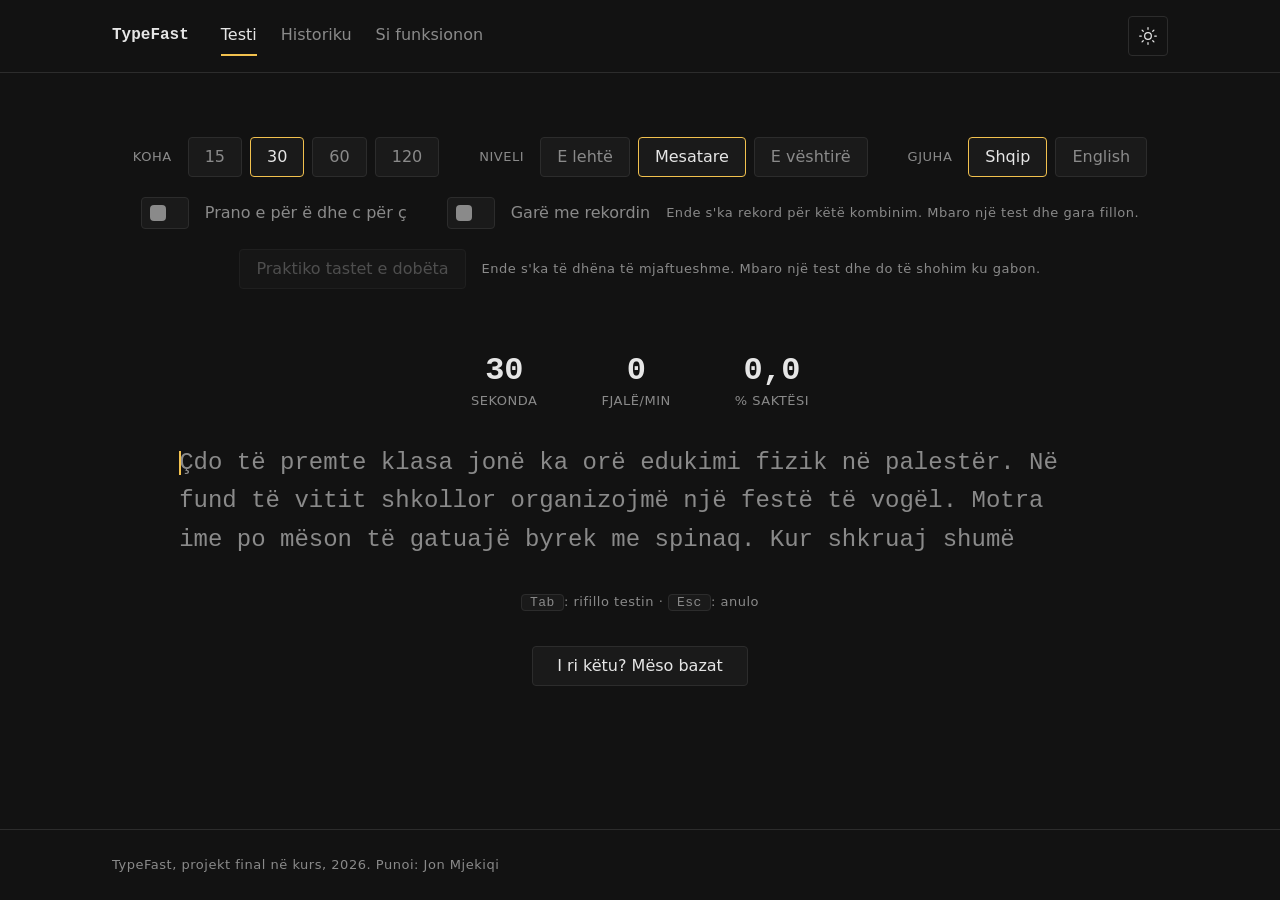
==== commit 03a3a091: "WIP: lessons course data and logic for the upcoming Mësimet page Adds the 5-chapter, 28-lesson cours" ====
--- a/index.html
+++ b/index.html
@@ -358,11 +358,8 @@
       <!-- Udhëzimi i shkurtër. Pika e mesme (&middot;) ndan dy shkurtoret. -->
       <p class="hint" id="test-hint"><kbd>Tab</kbd>: rifillo testin &middot; <kbd>Esc</kbd>: anulo</p>
 
-      <!--
-        Butoni për fillestarët: hap udhëzuesin "Mëso bazat" (dritarja #guide më poshtë).
-        aria-haspopup="dialog": lexuesi i ekranit njofton që butoni hap një dritare.
-      -->
-      <button class="button" id="guide-open" type="button" aria-haspopup="dialog">I ri këtu? Mëso bazat</button>
+      <!-- Lidhja për fillestarët: të çon te faqja "Mësimet", me rrugën e mësimeve hap pas hapi -->
+      <a class="button" href="mesimet.html">I ri këtu? Mëso bazat</a>
     </section>
 
     <!--
@@ -465,78 +462,6 @@
       Është jashtë panelit të fshehur, që të jetë gjithmonë "i gjallë".
     -->
     <p class="visually-hidden" id="results-announcer" aria-live="polite"></p>
-
-    <!--
-      ========== UDHËZUESI "MËSO BAZAT" ==========
-      Dritare vendase <dialog>, e hapur nga guide.js me showModal().
-      Tregon hap pas hapi ku vendosen gishtat: shfaqen katrorë me shkronja,
-      përdoruesi shtyp tastin e treguar dhe katrori animohet.
-      aria-labelledby: emri i dritares merret nga titulli i hapit.
-    -->
-    <dialog class="dialog guide" id="guide" aria-labelledby="guide-title">
-      <!-- Rreshti i sipërm: numëruesi i hapave dhe butoni i mbylljes -->
-      <div class="guide__top">
-        <!-- "Hapi 1 nga 8"; JavaScript e përditëson -->
-        <p class="guide__count" id="guide-count"></p>
-        <!-- Butoni i mbylljes ka vetëm ikonë, prandaj emri vjen nga aria-label -->
-        <button class="icon-button" id="guide-close" type="button" aria-label="Mbyll udhëzuesin">
-          <!-- Ikona X; aria-hidden sepse është zbukurim; stroke="currentColor" merr ngjyrën e tekstit -->
-          <svg viewBox="0 0 24 24" width="20" height="20" fill="none" stroke="currentColor" stroke-width="1.5" stroke-linecap="round" aria-hidden="true" focusable="false">
-            <path d="M6 6l12 12M18 6L6 18"></path>
-          </svg>
-        </button>
-      </div>
-
-      <!-- Shiriti i përparimit: vija e brendshme zgjatet me çdo hap (aria-hidden: numëruesi e thotë me fjalë) -->
-      <div class="guide__bar" aria-hidden="true">
-        <span class="guide__bar-fill" id="guide-bar"></span>
-      </div>
-
-      <!-- Titulli i hapit -->
-      <h2 class="dialog__title" id="guide-title"></h2>
-      <!-- Shpjegimi i hapit. aria-live="polite": lexuesi i ekranit e lexon kur ndryshon hapi. -->
-      <p class="guide__text" id="guide-text" aria-live="polite"></p>
-
-      <!-- Skena: katrorët e tasteve dhe fusha e fshehur ku kapen shtypjet -->
-      <div class="guide__stage" id="guide-stage">
-        <!-- JavaScript krijon këtu një katror për çdo tast të hapit -->
-        <div class="guide__keys" id="guide-keys"></div>
-        <!--
-          Fusha e fshehur e shkrimit, me të njëjtën teknikë si te testi: është e padukshme,
-          mbulon skenën dhe lexon shkronjat me ngjarjen "input" (punon me ë dhe në tablet).
-          autocomplete, autocorrect, autocapitalize, spellcheck: fikin ndihmat e shfletuesit.
-        -->
-        <textarea class="guide__input" id="guide-input" rows="1" autocomplete="off" autocorrect="off" autocapitalize="off" spellcheck="false" aria-label="Shtyp tastin e treguar"></textarea>
-      </div>
-
-      <!-- Cili gisht e shtyp tastin aktual, p.sh. "Tasti F: gishti tregues i majtë." -->
-      <p class="guide__finger" id="guide-finger"></p>
-
-      <!--
-        Tastiera e vogël: tregon ku ndodhet tasti aktual. aria-hidden="true" sepse
-        e njëjta gjë thuhet me fjalë te fjalia e gishtit më lart.
-      -->
-      <div class="mini-keyboard" id="guide-keyboard" aria-hidden="true"></div>
-
-      <!-- Zgjedhja e tastierës: në atë amerikane tasti i gishtit të vogël të djathtë është ";" dhe jo "ë" -->
-      <div class="chip-row guide__layouts" role="group" aria-label="Lloji i tastierës">
-        <!-- data-guide-layout: cila tastierë vizatohet; aria-pressed e përditëson JavaScript -->
-        <button class="chip" type="button" data-guide-layout="sq" aria-pressed="true">Shqipe (QWERTZ)</button>
-        <button class="chip" type="button" data-guide-layout="us" aria-pressed="false">Amerikane (QWERTY)</button>
-      </div>
-
-      <!-- Butonat e udhëzuesit -->
-      <div class="dialog__actions">
-        <!-- Kthehet një hap mbrapa -->
-        <button class="button" id="guide-prev" type="button">Mbrapa</button>
-        <!-- Kalon te hapi tjetër pa e mbaruar këtë -->
-        <button class="button" id="guide-skip" type="button">Kapërce hapin</button>
-        <!-- Shfaqet vetëm në fund: nis udhëzuesin nga e para -->
-        <button class="button" id="guide-restart" type="button" hidden>Nga fillimi</button>
-        <!-- Shfaqet vetëm në fund: mbyll udhëzuesin dhe kalon te testi -->
-        <button class="button button--primary" id="guide-start" type="button" hidden>Fillo testin</button>
-      </div>
-    </dialog>
   </main>
 
   <!-- ========== FUNDI I FAQES (i njëjtë në të tri faqet) ========== -->
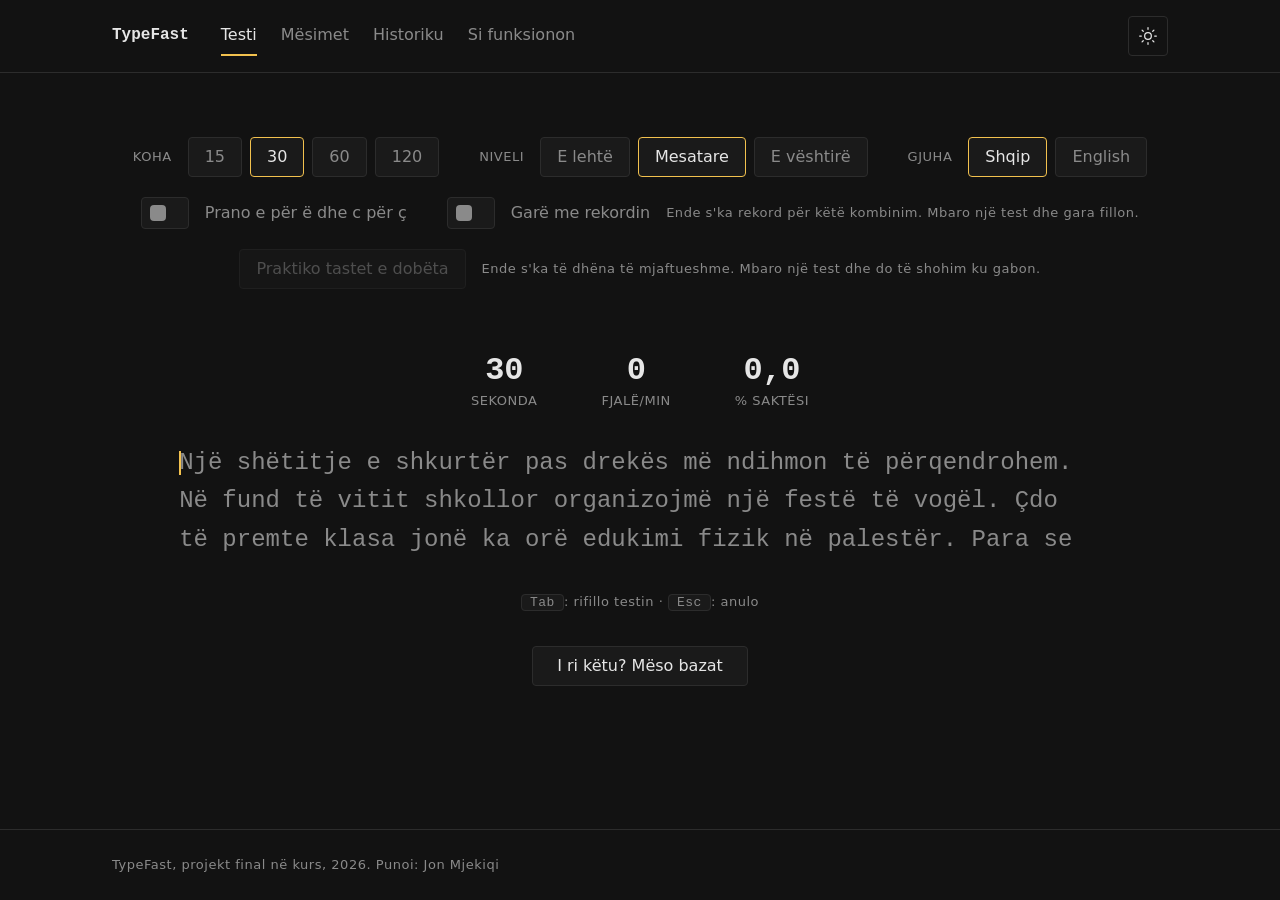
==== commit da042751: "Add Mësimet page: a locked lesson path for beginners New mesimet.html shows the 5-chapter, 28-lesson" ====
--- a/index.html
+++ b/index.html
@@ -68,10 +68,12 @@
 
       <!-- Navigimi kryesor. aria-label i jep emër këtij navigimi për lexuesit e ekranit. -->
       <nav class="site-nav" aria-label="Navigimi kryesor">
-        <!-- Lista e lidhjeve: lexuesi i ekranit njofton "listë me 3 elemente" -->
+        <!-- Lista e lidhjeve: lexuesi i ekranit njofton "listë me 4 elemente" -->
         <ul class="site-nav__list">
           <!-- aria-current="page": tregon që kjo është faqja ku ndodhemi tani; CSS e nënvizon me ngjyrën e theksit -->
           <li><a class="site-nav__link" href="index.html" aria-current="page">Testi</a></li>
+          <!-- Faqja e kursit për fillestarët -->
+          <li><a class="site-nav__link" href="mesimet.html">Mësimet</a></li>
           <!-- Lidhja për te historiku -->
           <li><a class="site-nav__link" href="historiku.html">Historiku</a></li>
           <!-- Lidhja për te faqja shpjeguese -->
--- a/css/test.css
+++ b/css/test.css
@@ -624,220 +624,6 @@
   gap: var(--space-2); /* 16px */
 }
 
-/* ---------------- UDHËZUESI "MËSO BAZAT" ---------------- */
-
-/* Dritarja e udhëzuesit: më e gjerë se dritarja e zakonshme e konfirmimit */
-.guide {
-  max-width: var(--guide-max); /* deri në 720px */
-}
-
-/*
-  Rregullimi i brendshëm vlen VETËM kur dritarja është e hapur ([open]).
-  Po ta vendosnim display: flex pa [open], dritarja do të shfaqej edhe e mbyllur.
-*/
-.guide[open] {
-  display: flex; /* rregullim fleksibël */
-  flex-direction: column; /* pjesët njëra poshtë tjetrës */
-  gap: var(--space-3); /* 24px mes pjesëve */
-}
-
-/* Rreshti i sipërm: numëruesi majtas, butoni i mbylljes djathtas */
-.guide__top {
-  display: flex; /* në rresht */
-  align-items: center; /* në mes vertikalisht */
-  justify-content: space-between; /* njëri në secilin skaj */
-  gap: var(--space-2); /* 16px mes tyre */
-}
-
-/* Numëruesi "HAPI 1 NGA 8" */
-.guide__count {
-  color: var(--text-muted); /* i zbehur */
-  font-size: var(--fs-small); /* tekst i vogël */
-  line-height: var(--lh-small); /* rresht i lirshëm */
-  letter-spacing: var(--ls-small); /* shkronjat pak më larg */
-  text-transform: uppercase; /* shkronja të mëdha */
-}
-
-/* Shiriti i përparimit: sfondi i vijës */
-.guide__bar {
-  height: var(--space-1); /* 8px i lartë */
-  overflow: hidden; /* vija e brendshme nuk del jashtë qosheve */
-  border-radius: var(--radius-sm); /* qoshe 4px */
-  background-color: var(--surface-2); /* sfond i zbehtë */
-}
-
-/*
-  Vija e brendshme e përparimit. JavaScript jep vetëm numrin --progress (nga 0 në 1);
-  CSS e zgjat vijën me scaleX. Ngjyra e theksit, sepse tregon "ku je".
-*/
-.guide__bar-fill {
-  --progress: 0; /* vlera fillestare: asnjë hap i mbaruar */
-  display: block; /* që të ketë gjerësi dhe lartësi */
-  height: 100%; /* gjithë lartësia e shiritit */
-  background-color: var(--accent); /* ngjyra e theksit */
-  transform: scaleX(var(--progress)); /* gjatësia sipas përparimit */
-  transform-origin: left; /* zgjatet nga e majta */
-  transition: transform var(--duration-base) var(--easing); /* zgjatje e butë */
-}
-
-/* Shpjegimi i hapit */
-.guide__text {
-  color: var(--text-muted); /* i zbehur */
-}
-
-/*
-  Skena ku shfaqen katrorët. Lartësia minimale është sa dy rreshta katrorësh,
-  që dritarja të mos kërcejë kur një hap ka më shumë taste se tjetri.
-*/
-.guide__stage {
-  position: relative; /* fusha e fshehur pozicionohet sipas saj */
-  display: flex; /* lejon qendërzim */
-  align-items: center; /* katrorët në mes vertikalisht */
-  justify-content: center; /* katrorët në mes horizontalisht */
-  min-height: calc(var(--space-8) * 2 + var(--space-1)); /* dy rreshta 64px plus 8px mes tyre */
-}
-
-/* Rreshti i katrorëve; kalon në rresht të dytë kur hapi ka shumë taste */
-.guide__keys {
-  display: flex; /* katrorët në rresht */
-  flex-wrap: wrap; /* kalojnë në rresht të ri */
-  justify-content: center; /* në qendër */
-  gap: var(--space-1); /* 8px mes katrorëve */
-  transition: opacity var(--duration-fast) var(--easing); /* zbehje e butë kur humbet fokusi */
-}
-
-/*
-  Kur fusha e fshehur s'ka fokus, shtypjet nuk kapen. Katrorët zbehen
-  për ta treguar këtë; klikimi mbi skenë e rikthen fokusin.
-*/
-.guide__stage:not(:focus-within) .guide__keys {
-  opacity: 0.5; /* gjysmë të dukshëm */
-}
-
-/* Një katror tasti: ende i pashtypur */
-.guide-key {
-  display: flex; /* lejon qendërzimin e shkronjës */
-  align-items: center; /* shkronja në mes vertikalisht */
-  justify-content: center; /* shkronja në mes horizontalisht */
-  width: var(--space-8); /* 64px */
-  height: var(--space-8); /* 64px, katror */
-  border: var(--border-width) solid var(--border); /* kornizë e hollë */
-  border-radius: var(--radius-sm); /* qoshe 4px */
-  background-color: var(--bg); /* sfond më i errët se dritarja, që katrori të dallohet */
-  color: var(--text-muted); /* shkronja e zbehur derisa t'i vijë radha */
-  font-family: var(--font-mono); /* shkronjë me gjerësi të njëjtë */
-  font-size: var(--fs-title); /* shkronjë e madhe */
-  line-height: var(--lh-title); /* rresht i ngjeshur */
-  font-weight: var(--fw-bold); /* e trashë */
-  text-transform: uppercase; /* shfaqet si në tastierë: F, J */
-}
-
-/* Katrori i hapësirës: më i gjerë dhe me fjalë në vend të shkronjës */
-.guide-key--space {
-  width: var(--space-12); /* 96px */
-  font-family: var(--font-ui); /* shkronjat e ndërfaqes */
-  font-size: var(--fs-small); /* tekst i vogël */
-  line-height: var(--lh-small); /* rresht i lirshëm */
-  letter-spacing: var(--ls-small); /* shkronjat pak më larg */
-  text-transform: none; /* fjala "Hapësira" shkruhet normalisht, që të nxërë në katror */
-}
-
-/* Katrori që duhet shtypur tani: korniza me ngjyrën e theksit ("ku je") */
-.guide-key--current {
-  border-color: var(--accent); /* theksi */
-  color: var(--text); /* shkronja e qartë */
-}
-
-/* Katrori i shtypur saktë: i gjelbër (ngjyra e statusit "saktë") */
-.guide-key--done {
-  border-color: var(--correct); /* kornizë e gjelbër */
-  color: var(--correct); /* shkronjë e gjelbër */
-}
-
-/* Katrori kur shtypet tasti i gabuar: i kuq për një çast (ngjyra e statusit "gabim") */
-.guide-key--wrong {
-  border-color: var(--wrong); /* kornizë e kuqe */
-  color: var(--wrong); /* shkronjë e kuqe */
-}
-
-/* Fusha e fshehur e udhëzuesit: mbulon skenën dhe kap shtypjet, si te testi */
-.guide__input {
-  position: absolute; /* mbi gjithë skenën */
-  inset: 0; /* nga të katër anët deri në skaj */
-  width: 100%; /* gjithë gjerësia */
-  height: 100%; /* gjithë lartësia */
-  margin: 0; /* pa hapësirë të jashtme */
-  padding: 0; /* pa hapësirë të brendshme */
-  border: 0; /* pa kornizë */
-  opacity: 0; /* e padukshme */
-  resize: none; /* pa dorezën e zmadhimit */
-  overflow: hidden; /* pa shirit lëvizës */
-  background-color: transparent; /* pa sfond */
-  color: transparent; /* teksti i saj nuk shihet */
-  caret-color: transparent; /* kursori i saj nuk shihet */
-  font-size: var(--fs-body); /* 16px: iPad nuk e zmadhon faqen kur fokusohet */
-  cursor: pointer; /* miu tregon që skena klikohet */
-  z-index: var(--z-input); /* sipër katrorëve, që të marrë klikimet */
-}
-
-/* Fjalia "Tasti F: gishti tregues i majtë." */
-.guide__finger {
-  text-align: center; /* në qendër */
-  font-weight: var(--fw-medium); /* pak e trashë */
-}
-
-/* Tastiera e vogël: tre rreshtat e shkronjave dhe hapësira */
-.mini-keyboard {
-  display: flex; /* rregullim fleksibël */
-  flex-direction: column; /* rreshtat njëri poshtë tjetrit */
-  align-items: center; /* në qendër */
-  gap: var(--space-1); /* 8px mes rreshtave */
-}
-
-/* Një rresht i tastierës së vogël */
-.mini-keyboard__row {
-  display: flex; /* tastet në rresht */
-  gap: var(--space-1); /* 8px mes tasteve */
-}
-
-/* Një tast i tastierës së vogël */
-.mini-key {
-  display: flex; /* lejon qendërzim */
-  align-items: center; /* në mes vertikalisht */
-  justify-content: center; /* në mes horizontalisht */
-  width: var(--space-4); /* 32px */
-  height: var(--space-4); /* 32px, katror */
-  border: var(--border-width) solid var(--border); /* kornizë e hollë */
-  border-radius: var(--radius-sm); /* qoshe 4px */
-  color: var(--text-muted); /* shkronja e zbehur */
-  font-family: var(--font-mono); /* shkronjë me gjerësi të njëjtë */
-  font-size: var(--fs-small); /* tekst i vogël */
-  line-height: var(--lh-small); /* rresht i lirshëm */
-  text-transform: uppercase; /* si në tastierë */
-}
-
-/* Tasti i hapësirës te tastiera e vogël: gjashtë herë më i gjerë */
-.mini-key--wide {
-  width: calc(var(--space-4) * 6); /* 192px */
-}
-
-/* F dhe J: vija e trashë poshtë përfaqëson vijën e ngritur që ndien gishti */
-.mini-key--bump {
-  border-bottom: var(--focus-width) solid var(--text-muted); /* vijë 2px në fund të tastit */
-}
-
-/* Tasti që duhet shtypur tani: theksi tregon ku ndodhet në tastierë */
-.mini-key--target {
-  border-color: var(--accent); /* korniza me ngjyrën e theksit */
-  background-color: var(--surface-2); /* sfond pak më i çelët */
-  color: var(--text); /* shkronja e qartë */
-}
-
-/* Butonat e tastierës te udhëzuesi: në qendër */
-.guide__layouts {
-  justify-content: center; /* në mes */
-}
-
 /* ---------------- PIKAT E NDËRPRERJES ---------------- */
 
 /* 1024px: kartat e rezultatit në 2 kolona */
@@ -873,20 +659,4 @@
   .result-card {
     padding: var(--space-2); /* 16px */
   }
-
-  /* Katrorët e udhëzuesit më të vegjël, që të nxënë në tablet */
-  .guide-key {
-    width: var(--space-6); /* 48px */
-    height: var(--space-6); /* 48px */
-  }
-
-  /* Katrori i hapësirës mbetet i gjerë, që fjala "Hapësira" të nxërë */
-  .guide-key--space {
-    width: var(--space-12); /* 96px */
-  }
-
-  /* Skena: dy rreshta katrorësh 48px */
-  .guide__stage {
-    min-height: calc(var(--space-6) * 2 + var(--space-1)); /* 104px */
-  }
-}
+}
--- a/css/animations.css
+++ b/css/animations.css
@@ -185,6 +185,14 @@
 /* Katrori i shtypur saktë kërcen një herë */
 .guide-key--done {
   animation: guide-pop var(--duration-base) var(--easing); /* një kërcim 240ms */
+}
+
+/*
+  Mësimi i radhës në rrugë (faqja "Mësimet") "merr frymë", si katrori aktual,
+  që syri ta gjejë menjëherë se ku është.
+*/
+.path-node--current {
+  animation: guide-breathe var(--duration-breathe) ease-in-out infinite; /* frymëmarrje e pafund */
 }
 
 /*
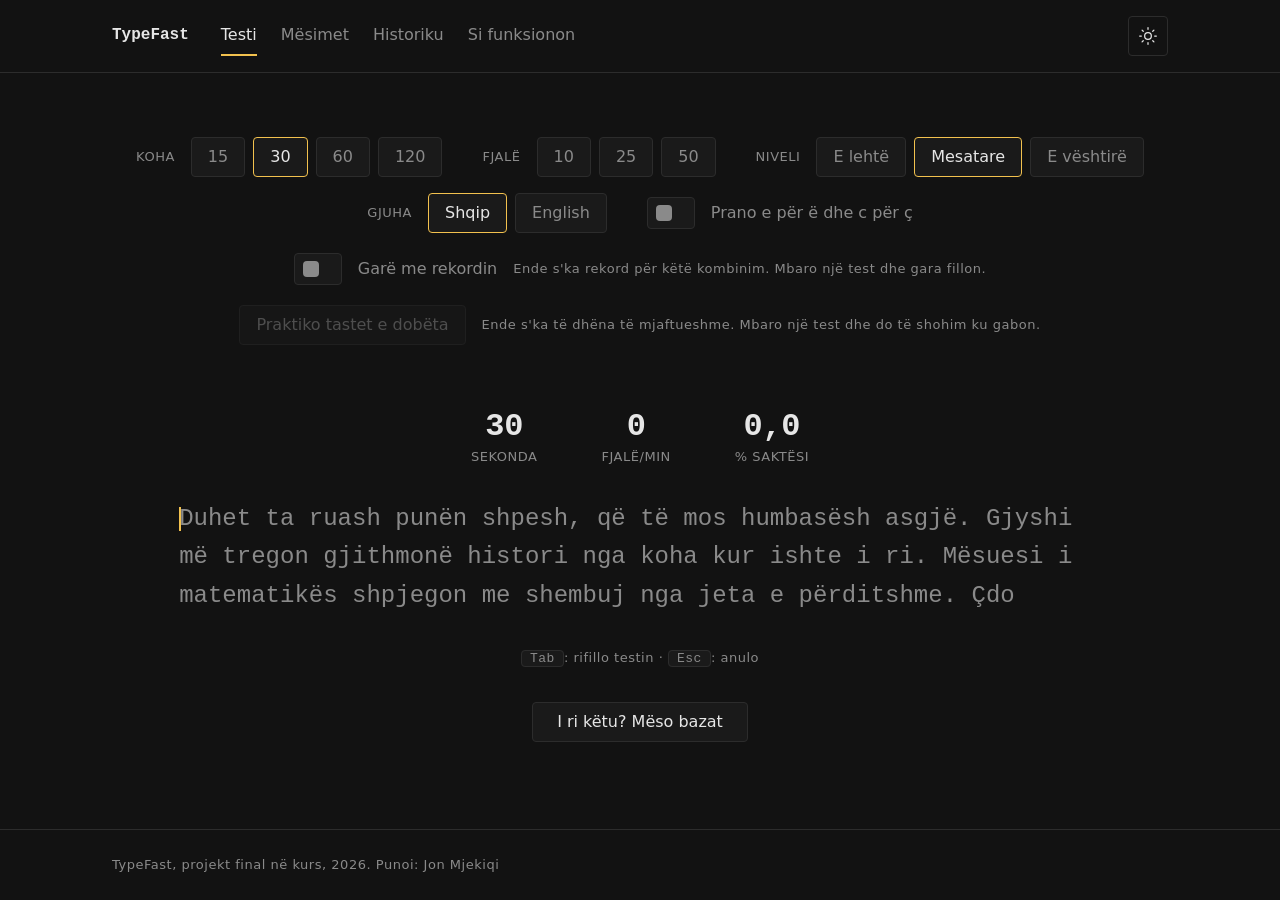
==== commit e0a28e38: "Add words mode: 10, 25 or 50 word tests A new 'Fjalë' group sits next to 'Koha'; picking either one " ====
--- a/index.html
+++ b/index.html
@@ -165,6 +165,23 @@
         </div>
       </div>
 
+      <!--
+        Grupi "Fjalë": testi mbaron kur shkruhen të gjitha fjalët, jo kur mbaron koha.
+        Zgjedhja është një e vetme për të dy grupet: kur zgjidhet një numër fjalësh,
+        asnjë kohë nuk mbetet e shënuar, dhe anasjelltas.
+        data-setting="words": cilësimi që ndryshon; data-value: sa fjalë.
+      -->
+      <div class="settings__group" role="group" aria-labelledby="label-words">
+        <!-- Etiketa e grupit -->
+        <span class="settings__label" id="label-words">Fjalë</span>
+        <!-- Zgjedhjet; teksti "fjalë" i fshehur vizualisht lexohet nga lexuesi i ekranit -->
+        <div class="chip-row">
+          <button class="chip" type="button" data-setting="words" data-value="10" aria-pressed="false">10<span class="visually-hidden"> fjalë</span></button>
+          <button class="chip" type="button" data-setting="words" data-value="25" aria-pressed="false">25<span class="visually-hidden"> fjalë</span></button>
+          <button class="chip" type="button" data-setting="words" data-value="50" aria-pressed="false">50<span class="visually-hidden"> fjalë</span></button>
+        </div>
+      </div>
+
       <!-- Grupi "Niveli": sa i vështirë është teksti -->
       <div class="settings__group" role="group" aria-labelledby="label-level">
         <!-- Etiketa e grupit -->
@@ -265,10 +282,10 @@
       <div class="live-stats">
         <!-- Koha e mbetur -->
         <div class="stat">
-          <!-- Numri; JavaScript e përditëson. Para nisjes tregon kohën e plotë. -->
+          <!-- Numri; JavaScript e përditëson. Me kohë: sekondat e mbetura. Me fjalë: "fjalë të shkruara / gjithsej". -->
           <span class="stat__value" id="stat-time">30</span>
-          <!-- Etiketa poshtë numrit -->
-          <span class="stat__label">sekonda</span>
+          <!-- Etiketa poshtë numrit: "sekonda" në testin me kohë, "fjalë" në testin me fjalë (JavaScript e ndryshon) -->
+          <span class="stat__label" id="stat-time-label">sekonda</span>
         </div>
         <!-- Shpejtësia e drejtpërdrejtë -->
         <div class="stat">
--- a/css/components.css
+++ b/css/components.css
@@ -43,6 +43,20 @@
   transform: translateY(var(--border-width)); /* zbret 1px, si buton i vërtetë */
 }
 
+/* Butoni i çaktivizuar (p.sh. "Eksporto historikun" kur s'ka teste): i zbehur dhe pa reagim */
+.button:disabled {
+  opacity: 0.5; /* i zbehur, që të duket qartë se s'klikohet */
+  cursor: not-allowed; /* miu tregon që s'lejohet */
+}
+
+/* Butoni i çaktivizuar nuk ndryshon në hover dhe nuk "zbret" kur shtypet */
+.button:disabled:hover,
+.button:disabled:active {
+  background-color: var(--surface); /* sfondi mbetet i njëjtë */
+  border-color: var(--border); /* korniza mbetet e njëjtë */
+  transform: none; /* pa lëvizje */
+}
+
 /*
   Butoni kryesor: sfond me ngjyrën e tekstit dhe tekst me ngjyrën e sfondit.
   Kontrasti më i lartë i mundshëm, pa përdorur theksin.
@@ -58,6 +72,13 @@
   background-color: var(--text-muted); /* zbehet pak */
   border-color: var(--text-muted); /* korniza ndjek sfondin */
   color: var(--on-text); /* teksti mbetet i kundërt */
+}
+
+/* Butoni kryesor i çaktivizuar mban ngjyrat e veta edhe në hover */
+.button--primary:disabled:hover,
+.button--primary:disabled:active {
+  background-color: var(--text); /* sfondi i kundërt mbetet */
+  border-color: var(--text); /* korniza mbetet */
 }
 
 /* ---------------- BUTONI ME IKONË (tema) ---------------- */
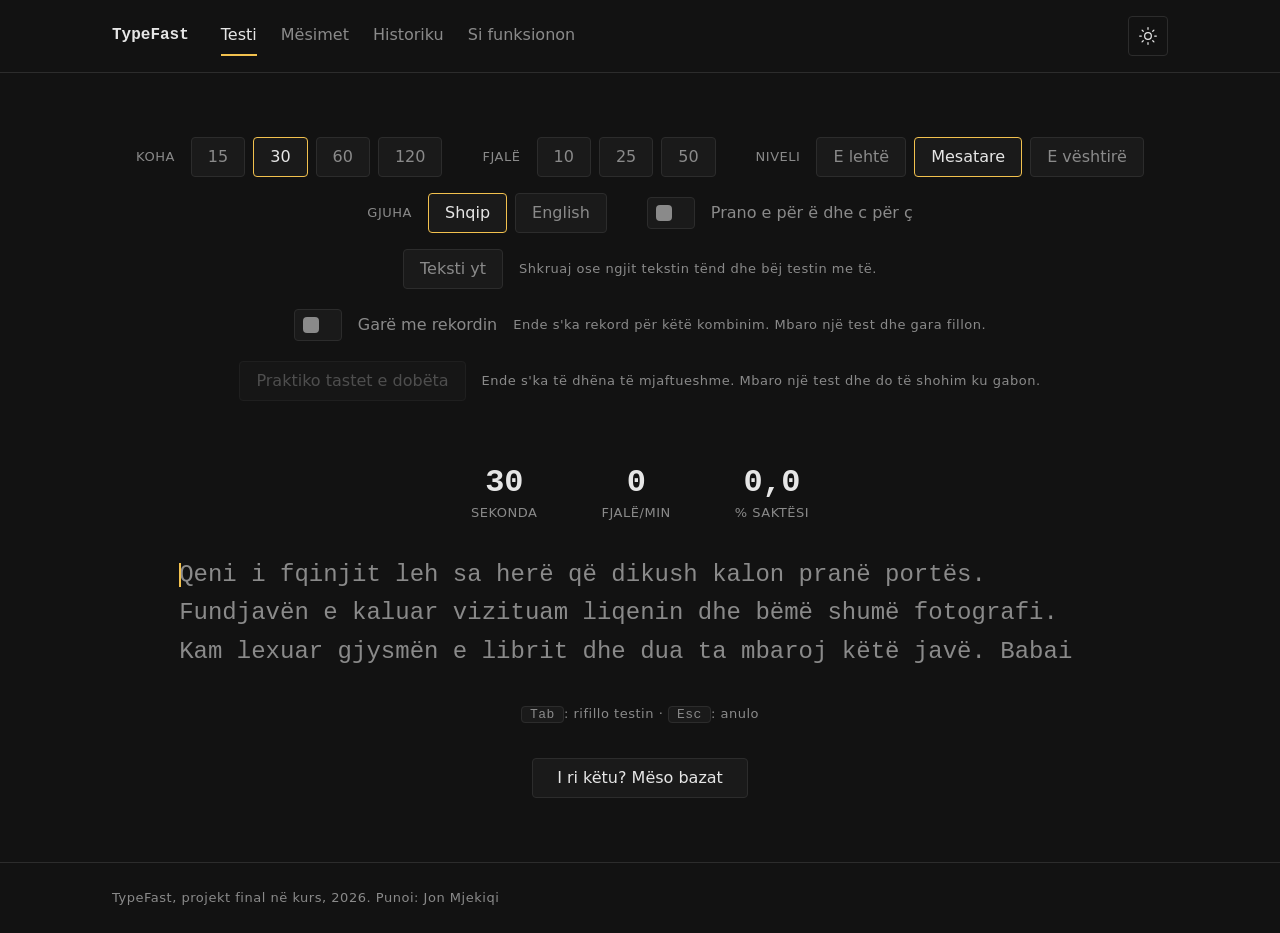
==== commit e4f71b6a: "Add result image download and custom text tests Step 4: 'Shkarko rezultatin' draws a 1200x630 PNG ca" ====
--- a/index.html
+++ b/index.html
@@ -224,6 +224,19 @@
         </button>
       </div>
 
+      <!-- Grupi "Teksti yt": testi bëhet me tekstin që shkruan ose ngjit përdoruesi -->
+      <div class="settings__group settings__group--practice">
+        <!--
+          class="chip": i njëjti stil si zgjedhjet e tjera, sepse edhe ky është një "modalitet".
+          aria-pressed: "true" kur testi po bëhet me tekstin tënd.
+          aria-haspopup="dialog": lexuesi i ekranit njofton që butoni hap një dritare.
+          aria-describedby: lexohet edhe shënimi pranë butonit.
+        -->
+        <button class="chip" id="custom-open" type="button" aria-pressed="false" aria-haspopup="dialog" aria-describedby="custom-hint">Teksti yt</button>
+        <!-- Shënimi: çfarë bën butoni, ose sa fjalë ka teksti aktiv -->
+        <p class="settings__hint" id="custom-hint">Shkruaj ose ngjit tekstin tënd dhe bëj testin me të.</p>
+      </div>
+
       <!-- Grupi i garës me rekordin: çelësi dhe shënimi i tij -->
       <div class="settings__group settings__group--practice">
         <!--
@@ -468,6 +481,8 @@
       <div class="results__actions">
         <!-- Nis një test të ri me tekst të ri -->
         <button class="button button--primary" id="retry-button" type="button">Provo përsëri</button>
+        <!-- Vizaton rezultatin si foto PNG me Canvas dhe e shkarkon -->
+        <button class="button" id="download-result" type="button">Shkarko rezultatin</button>
         <!-- Nis praktikën e tasteve të dobëta; hidden derisa të ketë të dhëna të mjaftueshme -->
         <button class="button" id="results-practice" type="button" hidden>Praktiko tastet e dobëta</button>
         <!-- Lidhje drejt historikut, me pamje butoni -->
@@ -481,6 +496,40 @@
       Është jashtë panelit të fshehur, që të jetë gjithmonë "i gjallë".
     -->
     <p class="visually-hidden" id="results-announcer" aria-live="polite"></p>
+
+    <!--
+      ========== DRITARJA "TEKSTI YT" ==========
+      Këtu përdoruesi shkruan ose ngjit tekstin e vet. Ngjitja (paste) lejohet VETËM këtu;
+      gjatë testit mbetet e bllokuar. JavaScript e kontrollon gjatësinë (20 deri 2000 karaktere)
+      para se të nisë testi.
+    -->
+    <dialog class="dialog custom-dialog" id="custom-dialog" aria-labelledby="custom-title" aria-describedby="custom-help">
+      <!-- method="dialog": butonat e mbyllin dritaren; JavaScript e ndalon mbylljen kur teksti s'është i vlefshëm -->
+      <form class="dialog__form" id="custom-form" method="dialog">
+        <!-- Titulli -->
+        <h2 class="dialog__title" id="custom-title">Teksti yt</h2>
+        <!-- Shpjegimi -->
+        <p class="dialog__text" id="custom-help">Shkruaj ose ngjit një tekst nga 20 deri në 2000 karaktere. Rreshtat e rinj dhe hapësirat e tepërta kthehen në një hapësirë të vetme. Testi mbaron kur shkruan gjithë tekstin dhe nuk hyn te rekordet.</p>
+        <!-- Etiketa e fushës; for lidh klikimin me fushën -->
+        <label class="field__label" for="custom-input">Teksti</label>
+        <!--
+          Fusha e tekstit. spellcheck="false": pa vija të kuqe drejtshkrimi.
+          aria-describedby: lexohen edhe numëruesi dhe gabimi.
+        -->
+        <textarea class="custom-dialog__input" id="custom-input" rows="8" spellcheck="false" aria-describedby="custom-count custom-error"></textarea>
+        <!-- "120 / 2000 karaktere"; përditësohet gjatë shkrimit -->
+        <p class="custom-dialog__count" id="custom-count">0 / 2000 karaktere</p>
+        <!-- Gabimi (shumë i shkurtër ose shumë i gjatë); role="alert": lexohet menjëherë -->
+        <p class="custom-dialog__error" id="custom-error" role="alert"></p>
+        <!-- Butonat -->
+        <div class="dialog__actions">
+          <!-- value="cancel": mbyll pa ndryshuar asgjë -->
+          <button class="button" type="submit" value="cancel">Anulo</button>
+          <!-- value="confirm": kontrollon tekstin dhe nis testin -->
+          <button class="button button--primary" type="submit" value="confirm">Fillo me këtë tekst</button>
+        </div>
+      </form>
+    </dialog>
   </main>
 
   <!-- ========== FUNDI I FAQES (i njëjtë në të tri faqet) ========== -->
--- a/css/test.css
+++ b/css/test.css
@@ -54,6 +54,46 @@
   font-size: var(--fs-small); /* tekst i vogël */
   line-height: var(--lh-small); /* rresht i lirshëm */
   letter-spacing: var(--ls-small); /* shkronjat pak më larg */
+}
+
+/* ---------------- DRITARJA "TEKSTI YT" ---------------- */
+
+/* Fusha e madhe ku shkruhet ose ngjitet teksti */
+.custom-dialog__input {
+  width: 100%; /* gjithë gjerësia e dritares */
+  min-height: calc(var(--space-12) + var(--space-8)); /* 160px e lartë */
+  padding: var(--space-1) var(--space-2); /* 8px lart/poshtë, 16px anash */
+  border: var(--border-width) solid var(--border); /* kornizë e hollë */
+  border-radius: var(--radius-sm); /* qoshe 4px */
+  background-color: var(--bg); /* sfondi i faqes, që të dallohet nga dritarja */
+  color: var(--text); /* tekst i qartë */
+  font-family: var(--font-mono); /* si teksti i testit */
+  font-size: var(--fs-body); /* 16px: iPad nuk e zmadhon faqen kur fokusohet */
+  line-height: var(--lh-body); /* rresht i lirshëm */
+  resize: vertical; /* lartësia mund të ndryshohet me dorezën, gjerësia jo */
+}
+
+/* Numëruesi "120 / 2000 karaktere" */
+.custom-dialog__count {
+  color: var(--text-muted); /* i zbehur */
+  font-size: var(--fs-small); /* tekst i vogël */
+  line-height: var(--lh-small); /* rresht i lirshëm */
+  letter-spacing: var(--ls-small); /* shkronjat pak më larg */
+  font-variant-numeric: tabular-nums; /* numrat nuk lëvizin */
+}
+
+/* Gabimi; jo i kuq (e kuqja është vetëm për shkronjat e gabuara), por me kornizë dhe tekst të trashë */
+.custom-dialog__error {
+  padding: var(--space-1) var(--space-2); /* 8px lart/poshtë, 16px anash */
+  border: var(--border-width) solid var(--text); /* kornizë me ngjyrën e tekstit */
+  border-radius: var(--radius-sm); /* qoshe 4px */
+  font-weight: var(--fw-medium); /* pak i trashë */
+}
+
+/* Pa gabim, elementi është bosh: pa kornizë dhe pa hapësirë */
+.custom-dialog__error:empty {
+  padding: 0; /* pa hapësirë */
+  border: 0; /* pa kornizë */
 }
 
 /* ---------------- SHIRITI I PRAKTIKËS ---------------- */
